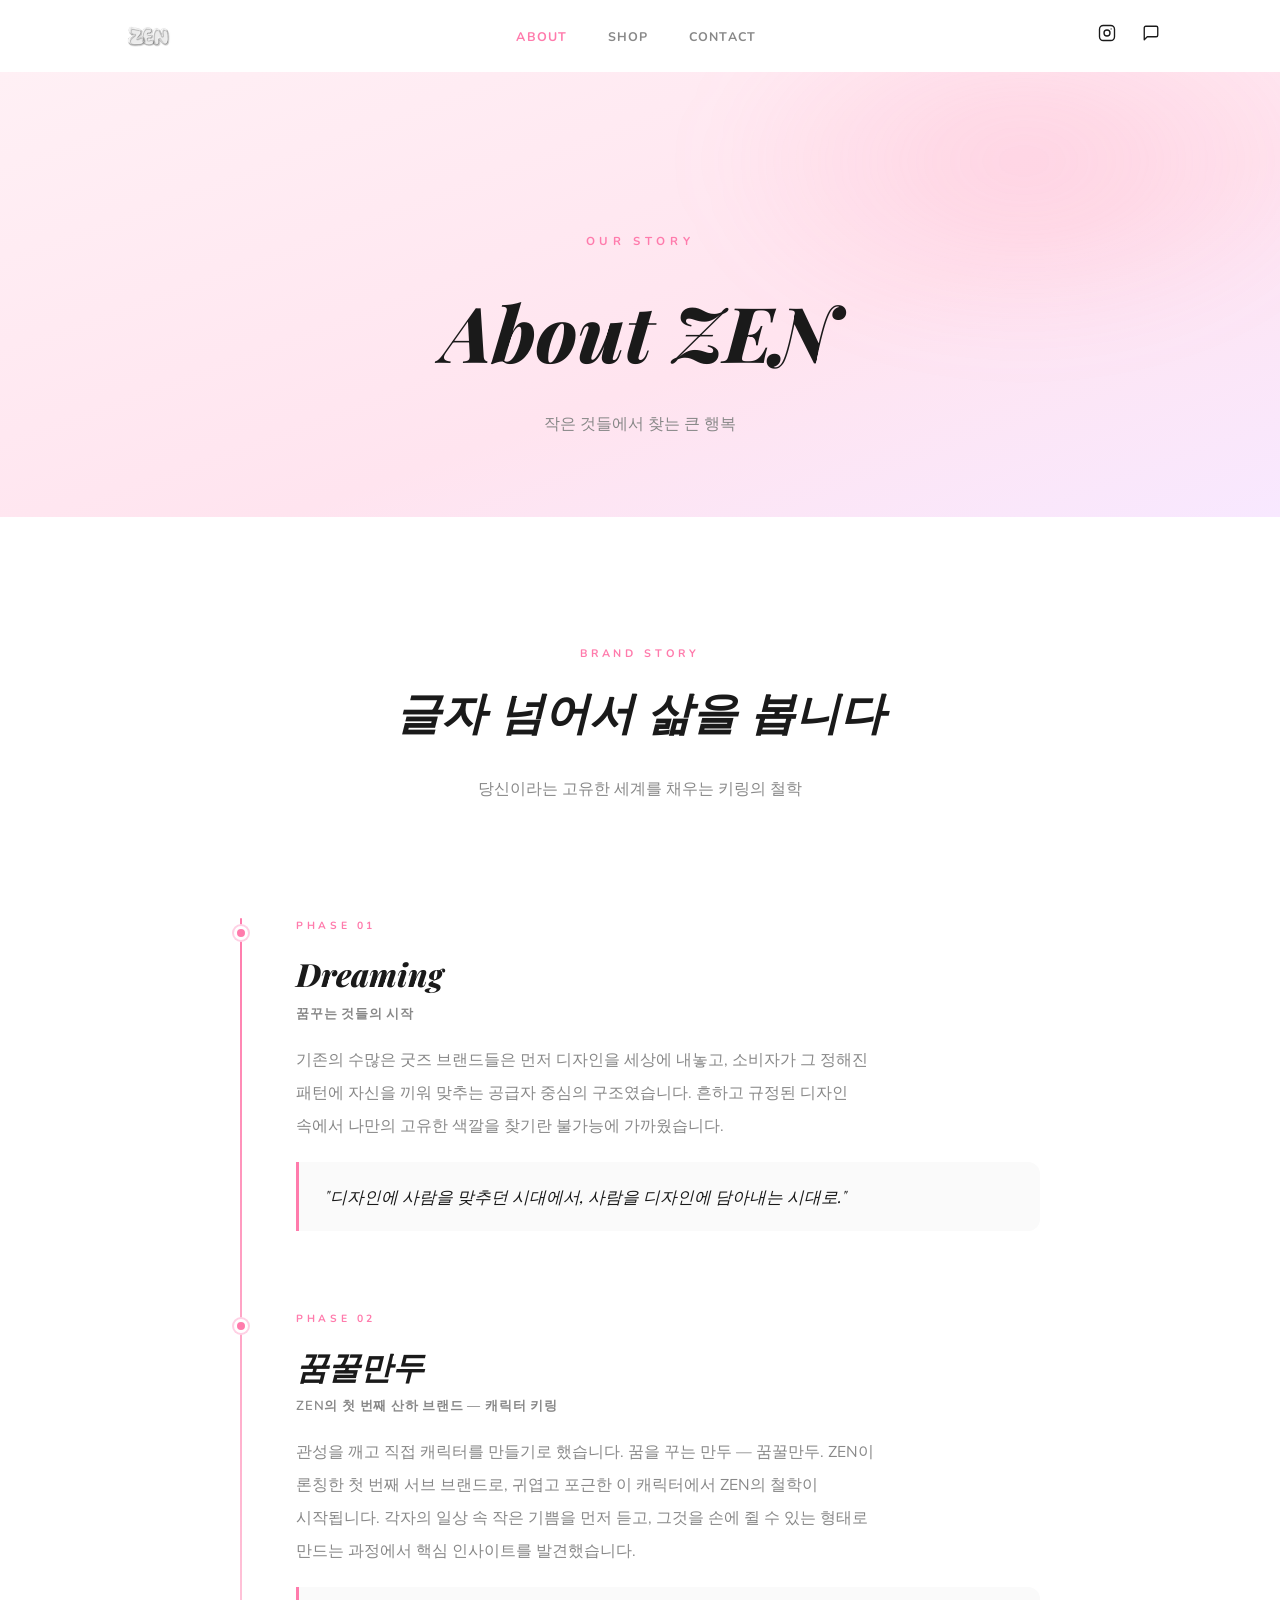
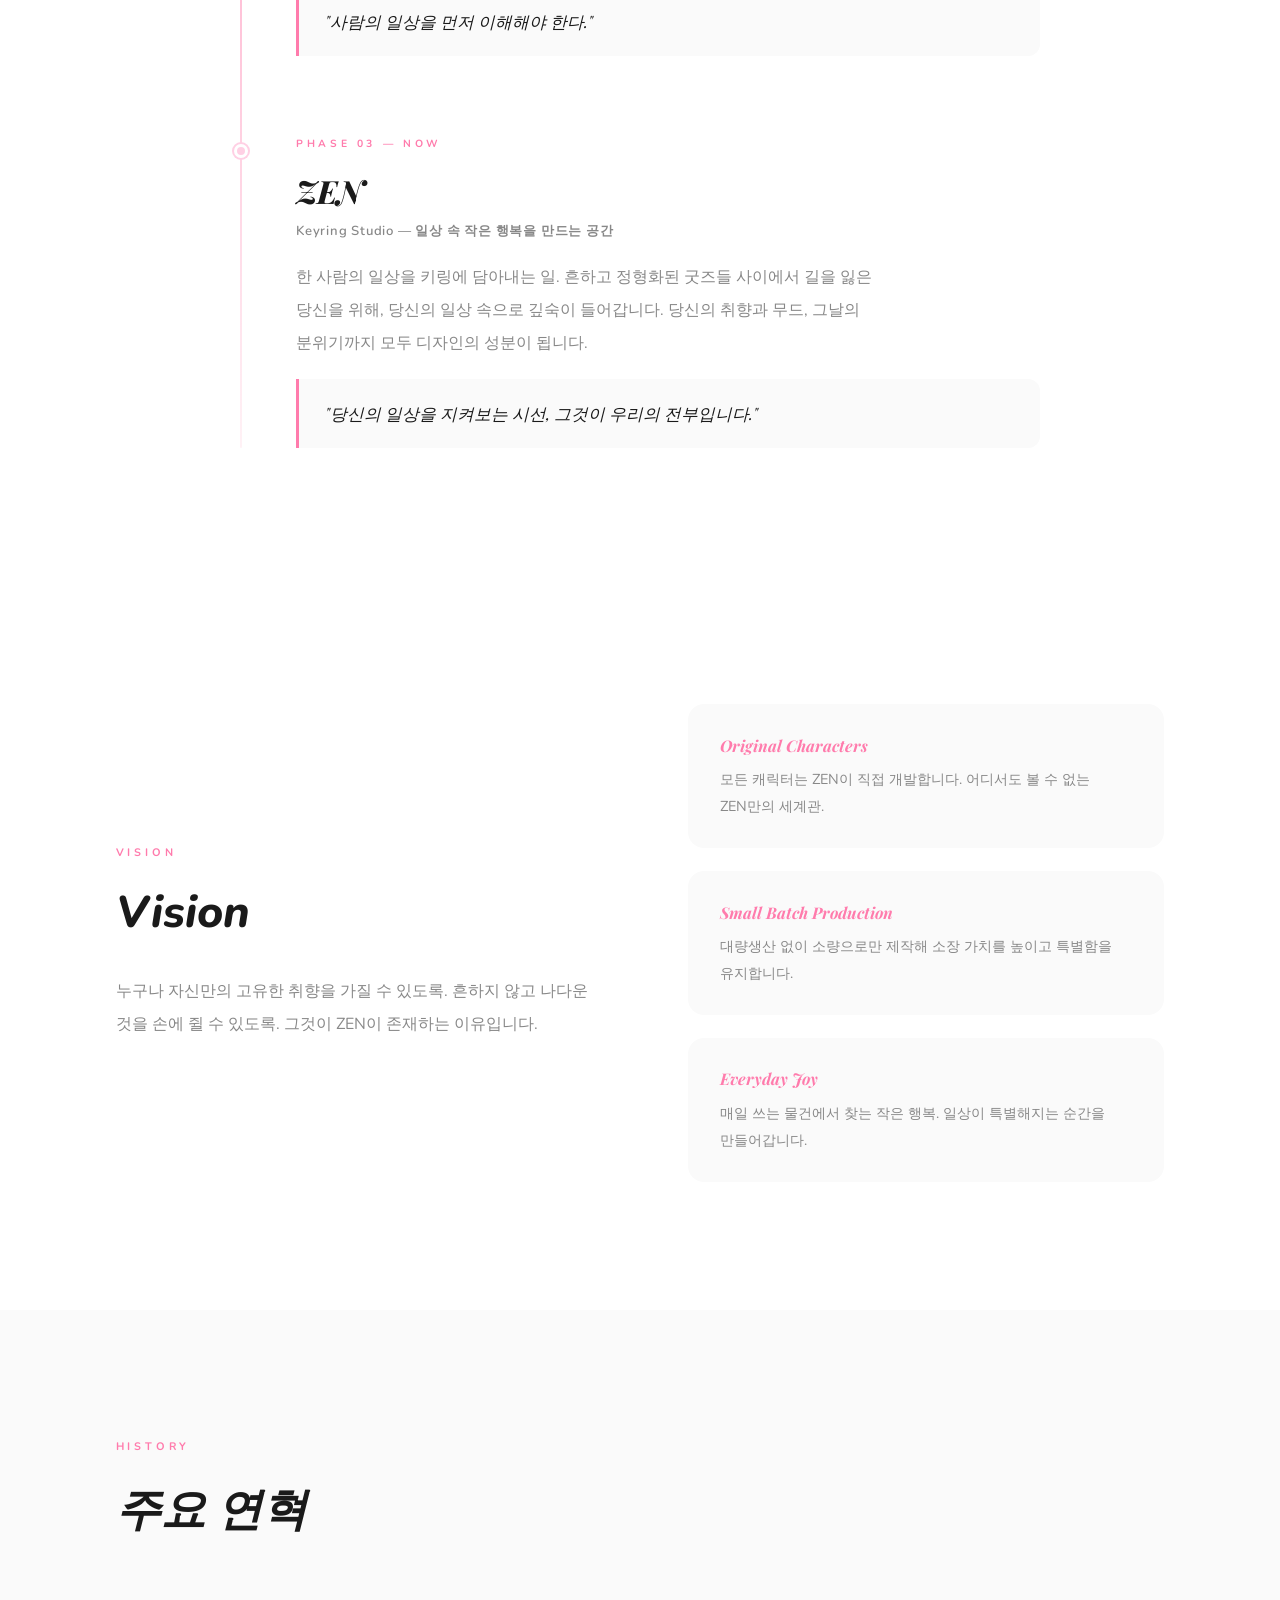
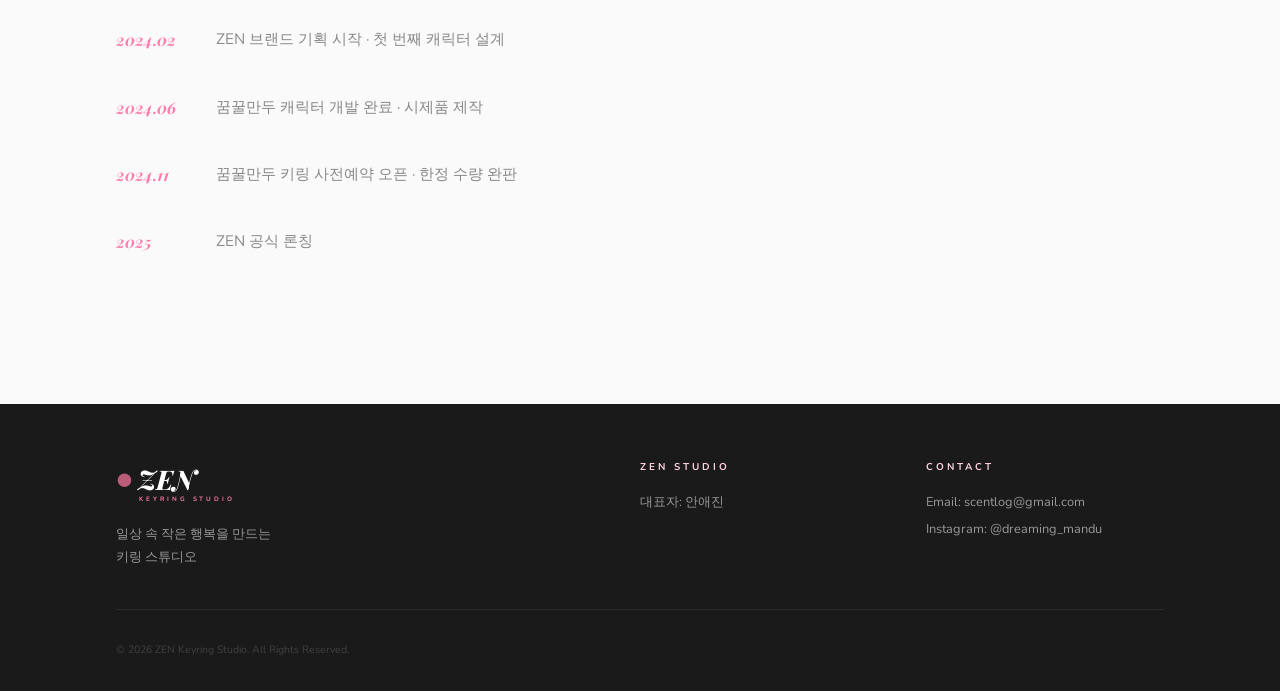
==== about.html @ 9cdc57d2 "Increase logo size to 64px, nav height to 72px Co-Authored-By: Claude Sonnet 4.6 <noreply@anthropic." ====
<!DOCTYPE html>
<html lang="ko">
<head>
    <meta charset="UTF-8">
    <meta name="viewport" content="width=device-width, initial-scale=1.0">
    <title>About — ZEN</title>
    <link rel="preconnect" href="https://fonts.googleapis.com">
    <link rel="preconnect" href="https://fonts.gstatic.com" crossorigin>
    <link href="https://fonts.googleapis.com/css2?family=Playfair+Display:ital,wght@0,700;0,800;1,700;1,800&family=Nunito:wght@400;500;600;700;800&display=swap" rel="stylesheet">
    <link rel="stylesheet" href="index.css">
    <style>
        nav { background: rgba(255,255,255,.92); backdrop-filter: blur(12px); border-bottom: 1px solid var(--border-lt); }

        .page-hero {
            padding: 10rem 0 5rem;
            background: linear-gradient(160deg, #FFF0F5 0%, #FFE4EF 60%, #F8E8FF 100%);
            text-align: center; position: relative; overflow: hidden;
        }
        .page-hero::before {
            content: ''; position: absolute; top: -20%; right: -5%;
            width: 50%; height: 80%;
            background: radial-gradient(ellipse, rgba(255,123,163,.18) 0%, transparent 70%);
            filter: blur(40px);
        }
        .page-hero-eyebrow {
            display: block; font-size: .72rem; letter-spacing: .4em; text-transform: uppercase;
            color: var(--gold); margin-bottom: 1.2rem; font-family: 'Nunito', sans-serif; font-weight: 700;
        }
        .page-hero h1 {
            font-family: 'Playfair Display', serif; font-size: clamp(2.8rem, 6vw, 5rem);
            font-weight: 800; font-style: italic; color: var(--cream);
        }
        .page-hero p { font-size: 1rem; color: var(--muted); margin-top: 1.2rem; font-family: 'Nunito', sans-serif; font-weight: 500; }

        /* BRAND STORY */
        .brand-story { padding: 8rem 0; background: var(--bg); }
        .story-intro { text-align: center; max-width: 640px; margin: 0 auto 7rem; }
        .story-intro h2 { font-size: clamp(2rem, 3.5vw, 3rem); font-weight: 800; font-style: italic; color: var(--cream); margin-bottom: 1.4rem; }
        .story-intro p { font-size: 1rem; color: var(--muted); line-height: 2.1; }

        /* TIMELINE */
        .timeline { position: relative; max-width: 800px; margin: 0 auto; }
        .timeline::before { content: ''; position: absolute; left: 0; top: 0; bottom: 0; width: 2px; background: linear-gradient(to bottom, var(--gold), rgba(255,123,163,.1)); border-radius: 2px; }
        .tl-item { padding: 0 0 5rem 3.5rem; position: relative; }
        .tl-item:last-child { padding-bottom: 0; }
        .tl-dot { position: absolute; left: -6px; top: 8px; width: 14px; height: 14px; border-radius: 50%; background: var(--gold); border: 3px solid var(--bg); box-shadow: 0 0 0 2px var(--gold-lt); }
        .tl-phase { font-size: .65rem; letter-spacing: .35em; text-transform: uppercase; color: var(--gold); margin-bottom: .8rem; font-family: 'Nunito', sans-serif; font-weight: 700; }
        .tl-brand { font-family: 'Playfair Display', serif; font-size: 2rem; font-weight: 800; font-style: italic; color: var(--cream); margin-bottom: .3rem; }
        .tl-sub { font-size: .82rem; color: var(--muted); letter-spacing: .06em; margin-bottom: 1.2rem; font-weight: 600; }
        .tl-desc { font-size: .98rem; color: var(--muted); line-height: 2.1; max-width: 580px; }
        .tl-lesson {
            margin-top: 1.2rem; padding: 1.2rem 1.6rem;
            border-left: 3px solid var(--gold); background: var(--bg2); border-radius: 0 12px 12px 0;
            font-family: 'Playfair Display', serif; font-style: italic;
            font-size: 1.05rem; color: var(--cream); line-height: 1.8;
        }

        /* FOUNDER */
        .founder-section { padding: 8rem 0; background: var(--bg2); }
        .founder-wrap { max-width: 700px; margin-left: auto; text-align: right; }

        /* VISION */
        .vision { padding: 8rem 0; background: var(--bg); }
        .vision-grid { display: grid; grid-template-columns: 1fr 1fr; gap: 6rem; align-items: center; }
        .vision-text h2 { font-size: clamp(2rem, 3.5vw, 3rem); font-weight: 800; font-style: italic; color: var(--cream); margin-bottom: 1.6rem; }
        .vision-text p { font-size: 1rem; color: var(--muted); line-height: 2.1; }
        .vision-items { display: flex; flex-direction: column; gap: 1.4rem; }
        .vision-item { padding: 1.8rem 2rem; background: var(--bg2); border-radius: 16px; transition: transform .3s, box-shadow .3s; }
        .vision-item:hover { transform: translateY(-3px); box-shadow: 0 8px 24px rgba(255,123,163,.12); }
        .vision-item strong { font-family: 'Playfair Display', serif; font-size: 1rem; color: var(--gold); display: block; margin-bottom: .5rem; font-style: italic; }
        .vision-item p { font-size: .9rem; color: var(--muted); line-height: 1.85; }

        /* HISTORY */
        .history-section { padding: 8rem 0; background: var(--bg2); border-top: 1px solid var(--border-lt); }
        .history-section h2 { font-family: 'Playfair Display', serif; font-size: clamp(2rem, 3.5vw, 2.8rem); font-weight: 800; font-style: italic; color: var(--cream); margin-bottom: 4rem; }
        .history-list { list-style: none; max-width: 700px; }
        .history-list li { display: flex; gap: 2.5rem; padding: 1.2rem 0; border-bottom: 1px solid var(--border-lt); font-size: .95rem; color: var(--muted); line-height: 1.8; font-family: 'Nunito', sans-serif; }
        .hy { min-width: 60px; font-family: 'Playfair Display', serif; font-size: 1rem; color: var(--gold); font-weight: 700; font-style: italic; }

        @media(max-width:900px){ .vision-grid { grid-template-columns: 1fr; gap: 3rem; } }
        @media(max-width:560px){
            .page-hero { padding: 5rem 0 2.5rem; }
            .about-section { padding: 3rem 0; }
            .vision-card { padding: 1.6rem; }
            .timeline-item { flex-direction: column; gap: .5rem; }
        }
    </style>
</head>
<body>

<nav id="navbar">
    <div class="container nav-content">
        <a href="index.html" class="logo">
            <img src="images/로고.jpg" alt="ZEN" style="height:64px;width:auto;object-fit:contain;border-radius:8px;">
        </a>
        <ul class="nav-links" id="navLinks">
            <li><a href="about.html" style="color:var(--pink)">About</a></li>
            <li><a href="shop.html">Shop</a></li>
            <li><a href="contact.html">Contact</a></li>
        </ul>
        <div class="nav-icons">
            <a href="https://www.instagram.com/dreaming_mandu/" target="_blank" class="nav-icon-btn" aria-label="인스타그램">
                <svg width="18" height="18" viewBox="0 0 24 24" fill="none" stroke="currentColor" stroke-width="1.8" stroke-linecap="round" stroke-linejoin="round"><rect x="2" y="2" width="20" height="20" rx="5"/><circle cx="12" cy="12" r="4"/><circle cx="17.5" cy="6.5" r=".8" fill="currentColor" stroke="none"/></svg>
            </a>
            <a href="contact.html" class="nav-icon-btn" aria-label="문의">
                <svg width="18" height="18" viewBox="0 0 24 24" fill="none" stroke="currentColor" stroke-width="1.8" stroke-linecap="round" stroke-linejoin="round"><path d="M21 15a2 2 0 0 1-2 2H7l-4 4V5a2 2 0 0 1 2-2h14a2 2 0 0 1 2 2z"/></svg>
            </a>
        </div>
        <div id="navOverlay" class="nav-overlay"></div>
        <button class="nav-hamburger" id="navHamburger" aria-label="메뉴"><span></span><span></span><span></span></button>
    </div>
</nav>

<div class="page-hero">
    <span class="page-hero-eyebrow">Our Story</span>
    <h1>About ZEN</h1>
    <p>작은 것들에서 찾는 큰 행복</p>
</div>

<section class="brand-story">
    <div class="container">
        <div class="story-intro reveal">
            <span class="section-eyebrow">Brand Story</span>
            <h2>글자 넘어서 삶을 봅니다</h2>
            <p>당신이라는 고유한 세계를 채우는 키링의 철학</p>
        </div>
        <div class="timeline">

            <div class="tl-item reveal">
                <div class="tl-dot"></div>
                <div class="tl-phase">Phase 01</div>
                <div class="tl-brand">Dreaming</div>
                <div class="tl-sub">꿈꾸는 것들의 시작</div>
                <p class="tl-desc">기존의 수많은 굿즈 브랜드들은 먼저 디자인을 세상에 내놓고, 소비자가 그 정해진 패턴에 자신을 끼워 맞추는 공급자 중심의 구조였습니다. 흔하고 규정된 디자인 속에서 나만의 고유한 색깔을 찾기란 불가능에 가까웠습니다.</p>
                <div class="tl-lesson">"디자인에 사람을 맞추던 시대에서, 사람을 디자인에 담아내는 시대로."</div>
            </div>

            <div class="tl-item reveal" style="transition-delay:.1s">
                <div class="tl-dot"></div>
                <div class="tl-phase">Phase 02</div>
                <div class="tl-brand">꿈꿀만두</div>
                <div class="tl-sub">ZEN의 첫 번째 산하 브랜드 — 캐릭터 키링</div>
                <p class="tl-desc">관성을 깨고 직접 캐릭터를 만들기로 했습니다. 꿈을 꾸는 만두 — 꿈꿀만두. ZEN이 론칭한 첫 번째 서브 브랜드로, 귀엽고 포근한 이 캐릭터에서 ZEN의 철학이 시작됩니다. 각자의 일상 속 작은 기쁨을 먼저 듣고, 그것을 손에 쥘 수 있는 형태로 만드는 과정에서 핵심 인사이트를 발견했습니다.</p>
                <div class="tl-lesson">"사람의 일상을 먼저 이해해야 한다."</div>
            </div>

            <div class="tl-item reveal" style="transition-delay:.2s">
                <div class="tl-dot" style="background:var(--gold-lt); box-shadow:0 0 0 2px var(--gold-lt);"></div>
                <div class="tl-phase">Phase 03 — Now</div>
                <div class="tl-brand">ZEN</div>
                <div class="tl-sub">Keyring Studio — 일상 속 작은 행복을 만드는 공간</div>
                <p class="tl-desc">한 사람의 일상을 키링에 담아내는 일. 흔하고 정형화된 굿즈들 사이에서 길을 잃은 당신을 위해, 당신의 일상 속으로 깊숙이 들어갑니다. 당신의 취향과 무드, 그날의 분위기까지 모두 디자인의 성분이 됩니다.</p>
                <div class="tl-lesson">"당신의 일상을 지켜보는 시선, 그것이 우리의 전부입니다."</div>
            </div>

        </div>
    </div>
</section>

<section class="vision">
    <div class="container">
        <div class="vision-grid">
            <div class="vision-text reveal">
                <span class="section-eyebrow">Vision</span>
                <h2>Vision</h2>
                <p style="margin-top:1.2rem">누구나 자신만의 고유한 취향을 가질 수 있도록. 흔하지 않고 나다운 것을 손에 쥘 수 있도록. 그것이 ZEN이 존재하는 이유입니다.</p>
            </div>
            <div class="vision-items reveal" style="transition-delay:.12s">
                <div class="vision-item"><strong>Original Characters</strong><p>모든 캐릭터는 ZEN이 직접 개발합니다. 어디서도 볼 수 없는 ZEN만의 세계관.</p></div>
                <div class="vision-item"><strong>Small Batch Production</strong><p>대량생산 없이 소량으로만 제작해 소장 가치를 높이고 특별함을 유지합니다.</p></div>
                <div class="vision-item"><strong>Everyday Joy</strong><p>매일 쓰는 물건에서 찾는 작은 행복. 일상이 특별해지는 순간을 만들어갑니다.</p></div>
            </div>
        </div>
    </div>
</section>

<section class="history-section">
    <div class="container">
        <span class="section-eyebrow reveal">History</span>
        <h2 class="reveal">주요 연혁</h2>
        <ul class="history-list">
            <li class="reveal"><span class="hy">2024.02</span>ZEN 브랜드 기획 시작 · 첫 번째 캐릭터 설계</li>
            <li class="reveal" style="transition-delay:.05s"><span class="hy">2024.06</span>꿈꿀만두 캐릭터 개발 완료 · 시제품 제작</li>
            <li class="reveal" style="transition-delay:.1s"><span class="hy">2024.11</span>꿈꿀만두 키링 사전예약 오픈 · 한정 수량 완판</li>
            <li class="reveal" style="transition-delay:.15s"><span class="hy">2025</span>ZEN 공식 론칭</li>
        </ul>
    </div>
</section>

<footer>
    <div class="container">
        <div class="footer-content">
            <div class="footer-main">
                <div class="footer-logo">
                    <svg viewBox="0 0 190 52" fill="none" style="height:44px;width:auto">
                        <circle cx="10" cy="24" r="8" fill="#FF7BA3" opacity=".7"/>
                        <text x="26" y="36" font-family="Playfair Display,Georgia,serif" font-size="32" font-weight="800" font-style="italic" fill="#FFFFFF">ZEN</text>
                        <text x="27" y="49" font-family="Nunito,sans-serif" font-size="7.5" letter-spacing="3.5" fill="#FF7BA3" font-weight="700">KEYRING STUDIO</text>
                    </svg>
                </div>
                <p>일상 속 작은 행복을 만드는<br>키링 스튜디오</p>
            </div>
            <div class="footer-info">
                <h4>ZEN Studio</h4>
                <p>대표자: 안애진</p>
            </div>
            <div class="footer-contact">
                <h4>Contact</h4>
                <p>Email: scentlog@gmail.com</p>
                <p><a href="https://www.instagram.com/dreaming_mandu/" target="_blank" style="color:inherit">Instagram: @dreaming_mandu</a></p>
            </div>
        </div>
        <div class="footer-copy">&copy; 2026 ZEN Keyring Studio. All Rights Reserved.</div>
    </div>
</footer>
<script src="main.js"></script>
</body>
</html>
---- index.css ----
@import url('https://fonts.googleapis.com/css2?family=Nunito:wght@400;500;600;700;800&family=Playfair+Display:ital,wght@1,700;1,800&display=swap');

:root {
    --pink:      #FF7BAC;
    --pink-dk:   #E8568F;
    --pink-lt:   #FFD0E4;
    --pink-bg:   #FFF5F9;
    --text:      #1A1A1A;
    --muted:     #888;
    --dim:       #BBB;
    --border:    #EBEBEB;
    --bg:        #FFFFFF;
    --bg2:       #FAFAFA;
    --transition: all 0.25s ease;
    /* legacy aliases used in sub-pages */
    --gold:      var(--pink);
    --gold-dk:   var(--pink-dk);
    --gold-lt:   var(--pink-lt);
    --cream:     var(--text);
}

*, *::before, *::after { margin: 0; padding: 0; box-sizing: border-box; }
html { scroll-behavior: smooth; }
ul { list-style: none; }
a { text-decoration: none; color: inherit; }
img { display: block; max-width: 100%; }
button { cursor: pointer; border: none; background: none; font-family: inherit; }

::-webkit-scrollbar { width: 4px; }
::-webkit-scrollbar-thumb { background: var(--pink-lt); border-radius: 2px; }

body {
    font-family: 'Nunito', sans-serif;
    font-size: .95rem;
    color: var(--text);
    background: var(--bg);
    line-height: 1.6;
    overflow-x: hidden;
    -webkit-font-smoothing: antialiased;
    word-break: keep-all;
}

.container { max-width: 1100px; margin: 0 auto; padding: 0 1.6rem; }
.section-eyebrow { display: block; font-size: .68rem; letter-spacing: .35em; text-transform: uppercase; color: var(--pink); margin-bottom: 1rem; font-weight: 700; }

/* ── REVEAL ── */
.reveal { opacity: 0; transform: translateY(20px); transition: opacity .7s ease, transform .7s ease; }
.reveal.active { opacity: 1; transform: none; }
.slide-left  { opacity:0; transform:translateX(-30px); transition:opacity .7s ease, transform .7s ease; }
.slide-right { opacity:0; transform:translateX(30px);  transition:opacity .7s ease, transform .7s ease; }
.slide-up    { opacity:0; transform:translateY(30px);  transition:opacity .7s ease, transform .7s ease; }
.slide-left.active, .slide-right.active, .slide-up.active { opacity:1; transform:none; }

/* ── NOTICE BAR ── */
.notice-bar {
    background: var(--pink); color: #fff;
    text-align: center; padding: .65rem 1rem;
    font-size: .78rem; font-weight: 700; letter-spacing: .03em;
    position: relative; z-index: 1002;
}
.notice-bar a { color: #fff; text-decoration: underline; text-underline-offset: 3px; }

/* ── NAV ── */
nav {
    position: sticky; top: 0;
    background: #fff; border-bottom: 1px solid var(--border);
    z-index: 1000; padding: 0;
}
.nav-content { display: flex; align-items: center; justify-content: space-between; height: 72px; }
.logo { display: flex; align-items: center; }
.logo-svg { height: 42px; width: auto; }
.nav-icons { display: flex; align-items: center; gap: 1rem; }
.nav-icon-btn { font-size: 1.1rem; color: var(--text); padding: .3rem; transition: color .2s; }
.nav-icon-btn:hover { color: var(--pink); }
.nav-links { display: flex; gap: 2.5rem; }
.nav-links a { font-size: .78rem; font-weight: 700; letter-spacing: .1em; text-transform: uppercase; color: var(--muted); transition: color .2s; }
.nav-links a:hover, .nav-links a.active { color: var(--pink); }

/* CATEGORY BAR */
.cat-bar { background: var(--bg); border-bottom: 1px solid var(--border); overflow-x: auto; white-space: nowrap; -webkit-overflow-scrolling: touch; scrollbar-width: none; }
.cat-bar::-webkit-scrollbar { display: none; }
.cat-bar-inner { display: inline-flex; }
.cat-tab {
    display: inline-block; padding: .85rem 1.4rem;
    font-size: .78rem; font-weight: 700; letter-spacing: .08em; text-transform: uppercase;
    color: var(--muted); border-bottom: 2px solid transparent;
    transition: color .2s, border-color .2s; white-space: nowrap; cursor: pointer;
}
.cat-tab:hover { color: var(--text); }
.cat-tab.active { color: var(--pink); border-bottom-color: var(--pink); }

/* ── MAIN BANNER ── */
.main-banner {
    background: linear-gradient(120deg, #FFF0F6 0%, #FFE4EF 50%, #F5E8FF 100%);
    padding: 4rem 0; text-align: center; position: relative; overflow: hidden;
}
.main-banner::before {
    content: ''; position: absolute; right: 5%; top: -20%;
    width: 40%; height: 140%;
    background: radial-gradient(ellipse, rgba(255,123,172,.15) 0%, transparent 70%);
    filter: blur(40px);
}
.banner-inner { position: relative; z-index: 1; }
.banner-label { display: inline-block; background: var(--pink); color: #fff; font-size: .7rem; font-weight: 800; letter-spacing: .2em; text-transform: uppercase; padding: .4rem 1.2rem; border-radius: 100px; margin-bottom: 1.2rem; }
.banner-title { font-family: 'Playfair Display', serif; font-size: clamp(2.2rem, 5vw, 4rem); font-style: italic; font-weight: 800; color: var(--text); line-height: 1.15; margin-bottom: .8rem; }
.banner-sub { font-size: .9rem; color: var(--muted); margin-bottom: 1.8rem; line-height: 1.8; }
.banner-btn { display: inline-block; background: var(--text); color: #fff; font-size: .8rem; font-weight: 800; letter-spacing: .1em; padding: .85rem 2.2rem; border-radius: 100px; transition: background .2s; }
.banner-btn:hover { background: var(--pink); }

/* ── CHARACTER FILTER ── */
.char-section { padding: 2rem 0 1rem; background: var(--bg); border-bottom: 1px solid var(--border); }
.char-scroll { display: flex; gap: 1.2rem; overflow-x: auto; padding-bottom: .5rem; scrollbar-width: none; }
.char-scroll::-webkit-scrollbar { display: none; }
.char-item { flex-shrink: 0; text-align: center; cursor: pointer; }
.char-icon-wrap {
    width: 68px; height: 68px; border-radius: 50%;
    background: var(--pink-bg); border: 2px solid transparent;
    display: flex; align-items: center; justify-content: center;
    font-size: 2rem; margin: 0 auto .5rem;
    transition: border-color .2s, background .2s;
}
.char-item:hover .char-icon-wrap,
.char-item.active .char-icon-wrap { border-color: var(--pink); background: var(--pink-lt); }
.char-name { font-size: .72rem; font-weight: 700; color: var(--muted); }
.char-item.active .char-name { color: var(--pink); }

/* ── HOME SECTIONS ── */
.home-section { padding: 3.5rem 0; }
.home-section + .home-section { border-top: 1px solid var(--border); }
.section-head { display: flex; justify-content: space-between; align-items: center; margin-bottom: 1.8rem; }
.section-head h2 { font-size: 1.15rem; font-weight: 800; letter-spacing: .05em; }
.see-more { font-size: .75rem; font-weight: 700; color: var(--muted); letter-spacing: .05em; transition: color .2s; }
.see-more:hover { color: var(--pink); }

/* ── PRODUCT GRID ── */
.product-grid { display: grid; grid-template-columns: repeat(4, 1fr); gap: 18px; }

/* ── PRODUCT CARD ── */
.product-card { cursor: pointer; }
.product-img-wrap {
    position: relative; aspect-ratio: 1/1;
    background: var(--pink-bg); border-radius: 12px;
    overflow: hidden; margin-bottom: 10px;
    transition: box-shadow .25s;
}
.product-card:hover .product-img-wrap { box-shadow: 0 4px 16px rgba(255,123,172,.18); }
.product-img-wrap img { width: 100%; height: 100%; object-fit: cover; border-radius: 12px; }
.product-placeholder { width: 100%; height: 100%; display: flex; align-items: center; justify-content: center; font-size: 3.5rem; border-radius: 12px; }
.heart-btn { position: absolute; bottom: 10px; right: 10px; font-size: 1.15rem; color: var(--dim); background: rgba(255,255,255,.85); width: 32px; height: 32px; border-radius: 50%; display: flex; align-items: center; justify-content: center; transition: color .2s; }
.heart-btn:hover { color: var(--pink); }
.product-badge { position: absolute; top: 10px; left: 10px; font-size: .6rem; font-weight: 800; letter-spacing: .1em; text-transform: uppercase; padding: 3px 10px; border-radius: 100px; }
.badge-new { background: var(--text); color: #fff; }
.badge-coming { background: #fff; color: var(--pink); border: 1px solid var(--pink-lt); }
.badge-best { background: var(--pink); color: #fff; }
.badge-soldout { background: rgba(255,255,255,.9); color: var(--dim); border: 1px solid var(--border); }
.product-brand { display: block; font-size: .68rem; font-weight: 700; color: var(--pink); margin-bottom: 3px; letter-spacing: .05em; }
.product-name { font-size: .88rem; font-weight: 700; color: var(--text); margin-bottom: 5px; line-height: 1.35; }
.product-price-row { display: flex; align-items: center; gap: .5rem; flex-wrap: wrap; }
.price-sale { font-size: .9rem; font-weight: 800; color: var(--text); }
.price-original { font-size: .78rem; color: var(--dim); text-decoration: line-through; }
.price-pct { font-size: .75rem; font-weight: 800; color: var(--pink); }
.price-coming { font-size: .8rem; font-weight: 700; color: var(--muted); }
.price-soldout { font-size: .8rem; font-weight: 700; color: var(--dim); letter-spacing: .05em; }
.product-card.disabled { pointer-events: none; opacity: .7; }

/* ── MARKET BANNER ── */
.market-banner {
    background: var(--text); padding: 4rem 2rem;
    text-align: center; position: relative; overflow: hidden;
}
.market-banner::before { content: ''; position: absolute; left: -10%; top: -30%; width: 55%; height: 150%; background: radial-gradient(ellipse, rgba(255,123,172,.12) 0%, transparent 70%); filter: blur(50px); }
.market-banner-inner { position: relative; z-index: 1; }
.market-tag { display: inline-block; background: var(--pink); color: #fff; font-size: .68rem; font-weight: 800; letter-spacing: .25em; text-transform: uppercase; padding: .4rem 1.2rem; border-radius: 100px; margin-bottom: 1.4rem; }
.market-title { font-family: 'Playfair Display', serif; font-size: clamp(2.5rem, 6vw, 5rem); font-style: italic; font-weight: 800; color: #fff; line-height: 1.05; margin-bottom: .8rem; }
.market-title span { color: var(--pink); }
.market-sub { font-size: .9rem; color: rgba(255,255,255,.6); line-height: 1.9; max-width: 480px; margin: 0 auto 2rem; }
.market-info-row { display: inline-flex; gap: 1.4rem; flex-wrap: wrap; justify-content: center; margin-bottom: 2rem; }
.market-chip { background: rgba(255,255,255,.08); border: 1px solid rgba(255,255,255,.12); border-radius: 100px; padding: .5rem 1.4rem; font-size: .78rem; color: rgba(255,255,255,.8); font-weight: 600; }
.market-chip span { color: var(--pink); font-weight: 800; margin-right: .4rem; }
.market-ig-btn { display: inline-flex; align-items: center; gap: .6rem; background: var(--pink); color: #fff; font-size: .8rem; font-weight: 800; padding: .9rem 2rem; border-radius: 100px; transition: background .2s; }
.market-ig-btn:hover { background: var(--pink-dk); }

/* ── FOOTER ── */
footer { padding: 3.5rem 0 2rem; background: var(--text); color: rgba(255,255,255,.55); font-size: .8rem; }
.footer-content { display: grid; grid-template-columns: 2fr 1fr 1fr; gap: 3rem; padding-bottom: 2.5rem; border-bottom: 1px solid rgba(255,255,255,.08); }
.footer-logo { margin-bottom: .8rem; }
.footer-main p { line-height: 1.8; max-width: 240px; }
.footer-info h4, .footer-contact h4 { font-size: .62rem; letter-spacing: .3em; text-transform: uppercase; color: var(--pink-lt); font-weight: 700; margin-bottom: 1rem; }
.footer-info p, .footer-contact p { margin-bottom: .45rem; }
.footer-copy { margin-top: 2rem; font-size: .66rem; opacity: .3; }

/* ── HAMBURGER ── */
.nav-hamburger { display: none; flex-direction: column; justify-content: center; gap: 4.5px; padding: 6px; z-index: 1002; }
.nav-hamburger span { display: block; width: 20px; height: 1.5px; background: var(--text); border-radius: 2px; transition: transform .3s, opacity .3s; }
.nav-hamburger.open span:nth-child(1) { transform: translateY(6px) rotate(45deg); }
.nav-hamburger.open span:nth-child(2) { opacity: 0; }
.nav-hamburger.open span:nth-child(3) { transform: translateY(-6px) rotate(-45deg); }
.nav-overlay { display: none; position: fixed; inset: 0; background: rgba(0,0,0,.35); z-index: 999; }
.nav-overlay.open { display: block; }

@media(max-width:900px) {
    .product-grid { grid-template-columns: repeat(2, 1fr); gap: 12px; }
    .nav-hamburger { display: flex; }
    .nav-links {
        display: flex; flex-direction: column; position: fixed;
        top: 0; right: -100%; width: 72%; max-width: 280px; height: 100vh;
        background: #fff; padding: 5rem 2rem 3rem; gap: 1.8rem;
        transition: right .35s ease; z-index: 1001;
        border-left: 1px solid var(--border); box-shadow: -4px 0 20px rgba(0,0,0,.08);
    }
    .nav-links.open { right: 0; }
    .nav-links a { font-size: .95rem; color: var(--text) !important; }
    .footer-content { grid-template-columns: 1fr; gap: 2rem; }
    .market-info-row { gap: .8rem; }
}
@media(max-width:560px) {
    .container { padding: 0 1rem; }
    .main-banner { padding: 2.8rem 0; }
    .banner-sub { font-size: .82rem; }
    .home-section { padding: 2.4rem 0; }
    .section-head { margin-bottom: 1.2rem; }
    .product-grid { gap: 10px; }
    .product-name { font-size: .8rem; }
    .price-sale { font-size: .82rem; }
    .market-banner { padding: 3rem 1rem; }
    .market-sub { font-size: .82rem; }
    footer { padding: 2.5rem 0 1.5rem; }
}
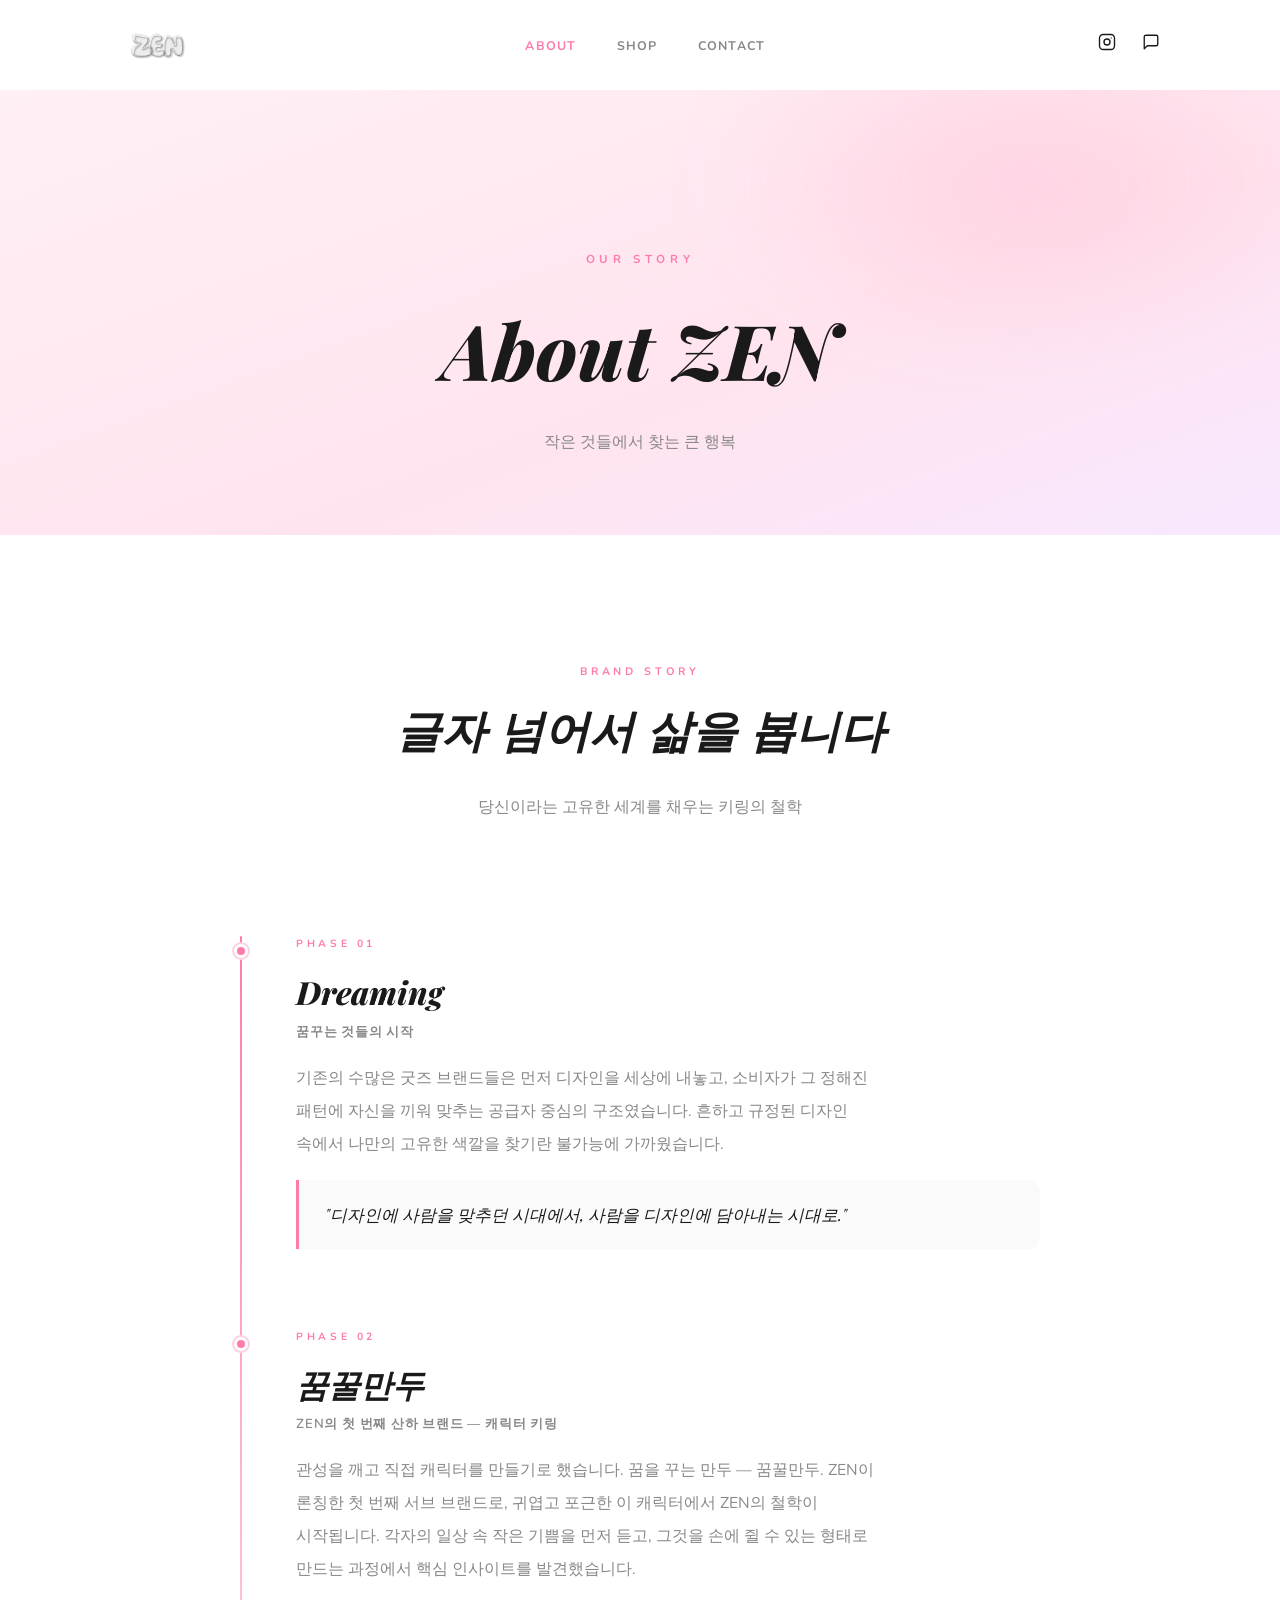
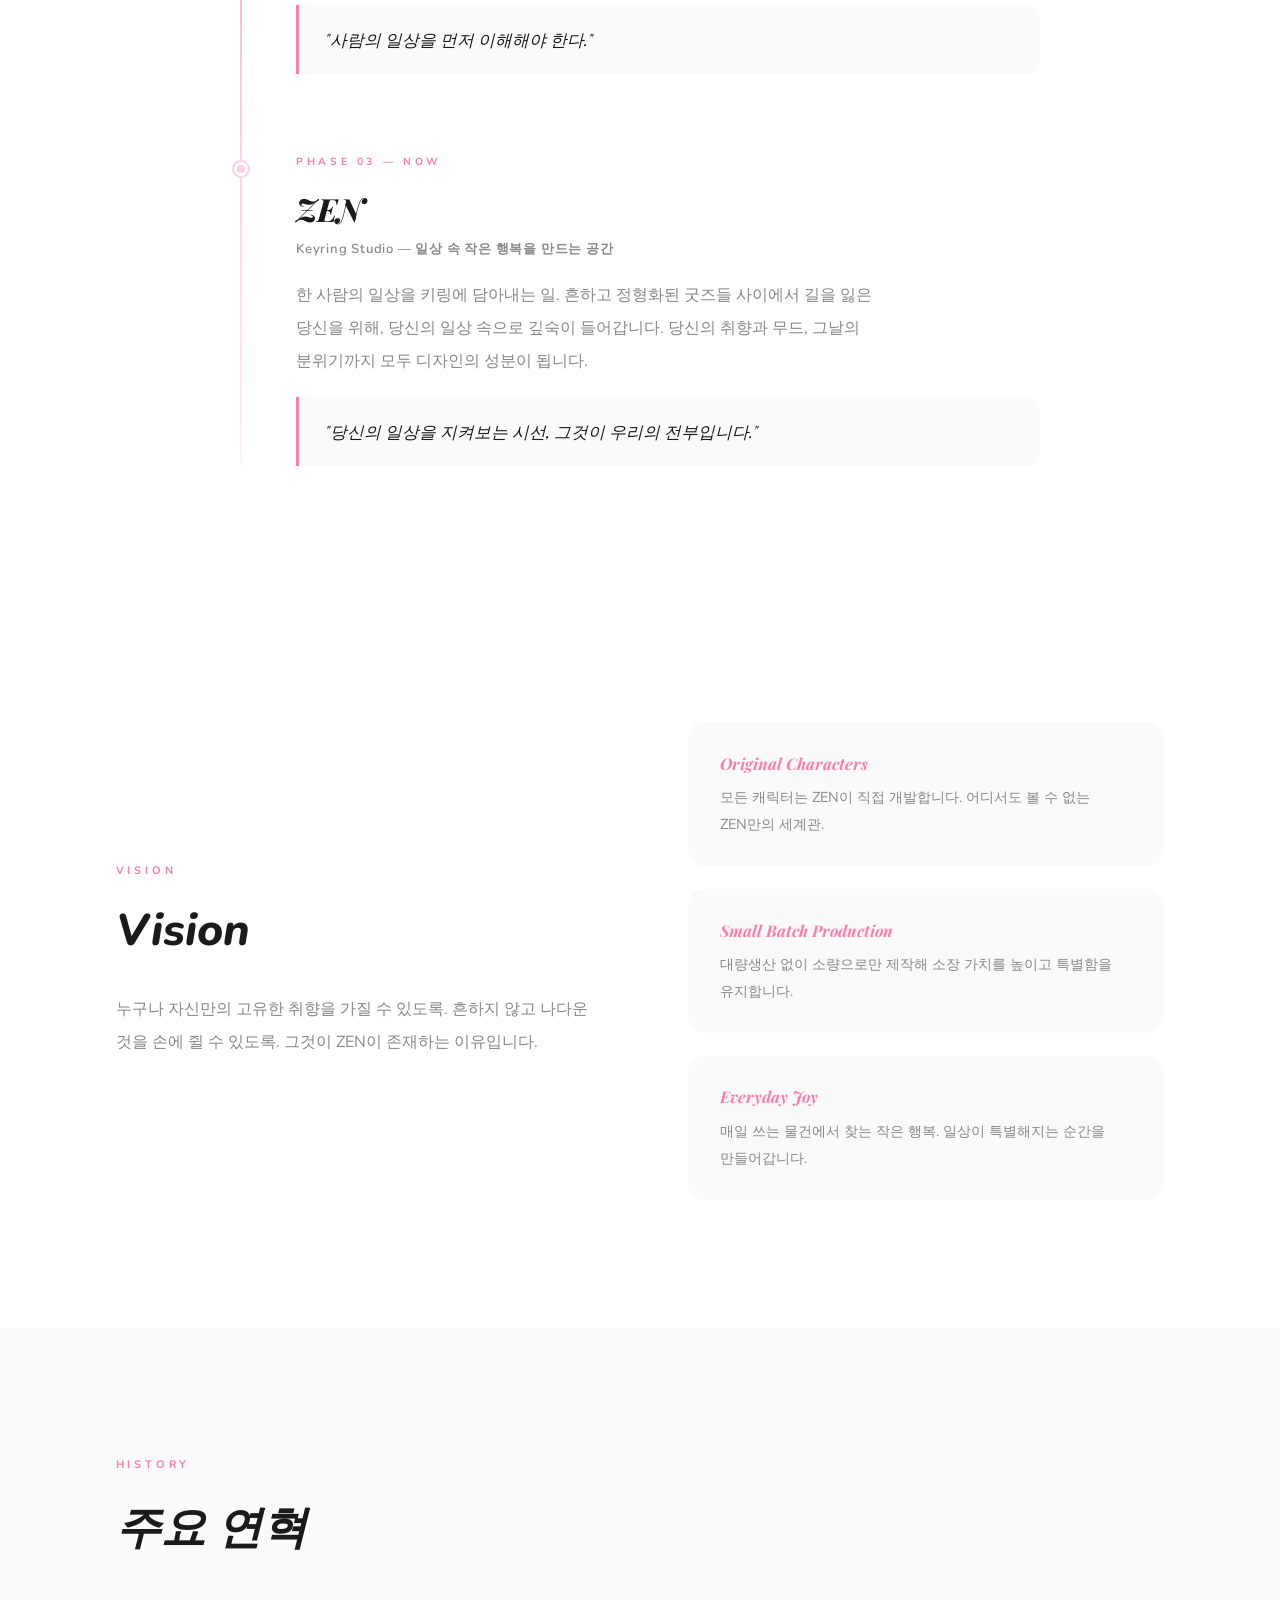
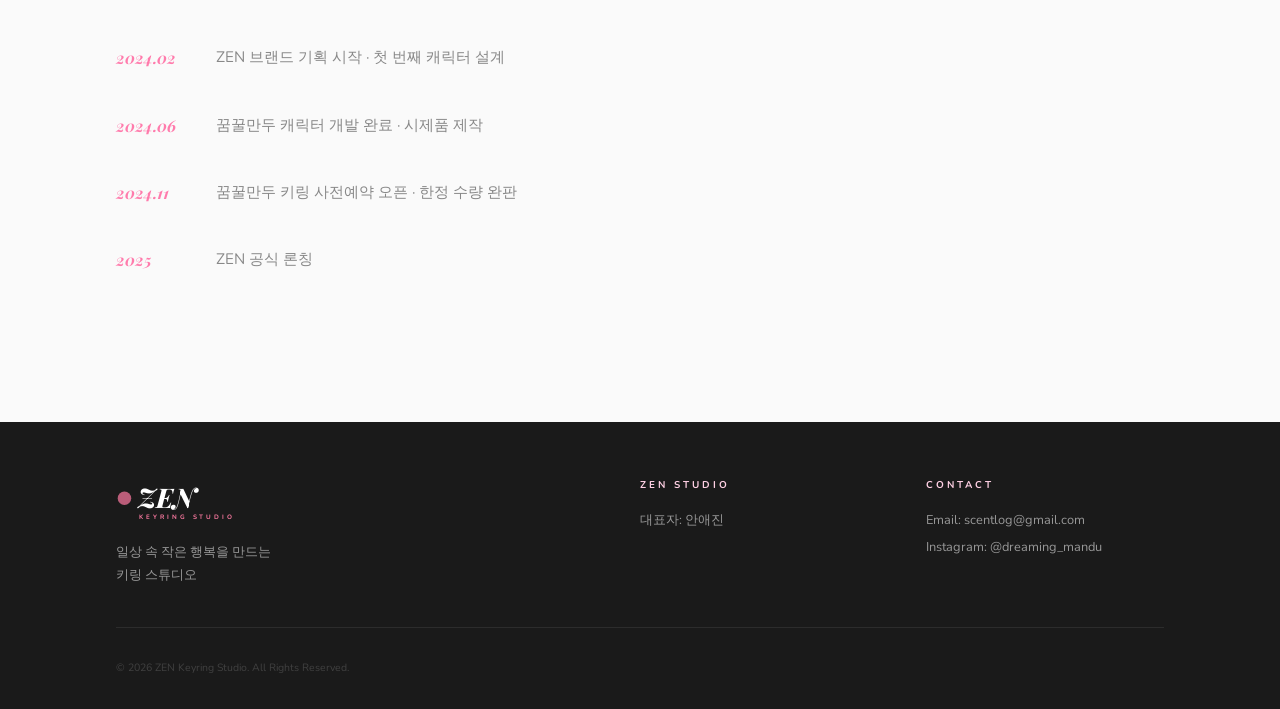
==== commit 87e01981: "Increase logo to 82px, nav height to 90px Co-Authored-By: Claude Sonnet 4.6 <noreply@anthropic.com>" ====
--- a/about.html
+++ b/about.html
@@ -91,7 +91,7 @@
 <nav id="navbar">
     <div class="container nav-content">
         <a href="index.html" class="logo">
-            <img src="images/로고.jpg" alt="ZEN" style="height:64px;width:auto;object-fit:contain;border-radius:8px;">
+            <img src="images/로고.jpg" alt="ZEN" style="height:82px;width:auto;object-fit:contain;border-radius:8px;">
         </a>
         <ul class="nav-links" id="navLinks">
             <li><a href="about.html" style="color:var(--pink)">About</a></li>
--- a/index.css
+++ b/index.css
@@ -66,7 +66,7 @@
     background: #fff; border-bottom: 1px solid var(--border);
     z-index: 1000; padding: 0;
 }
-.nav-content { display: flex; align-items: center; justify-content: space-between; height: 72px; }
+.nav-content { display: flex; align-items: center; justify-content: space-between; height: 90px; }
 .logo { display: flex; align-items: center; }
 .logo-svg { height: 42px; width: auto; }
 .nav-icons { display: flex; align-items: center; gap: 1rem; }
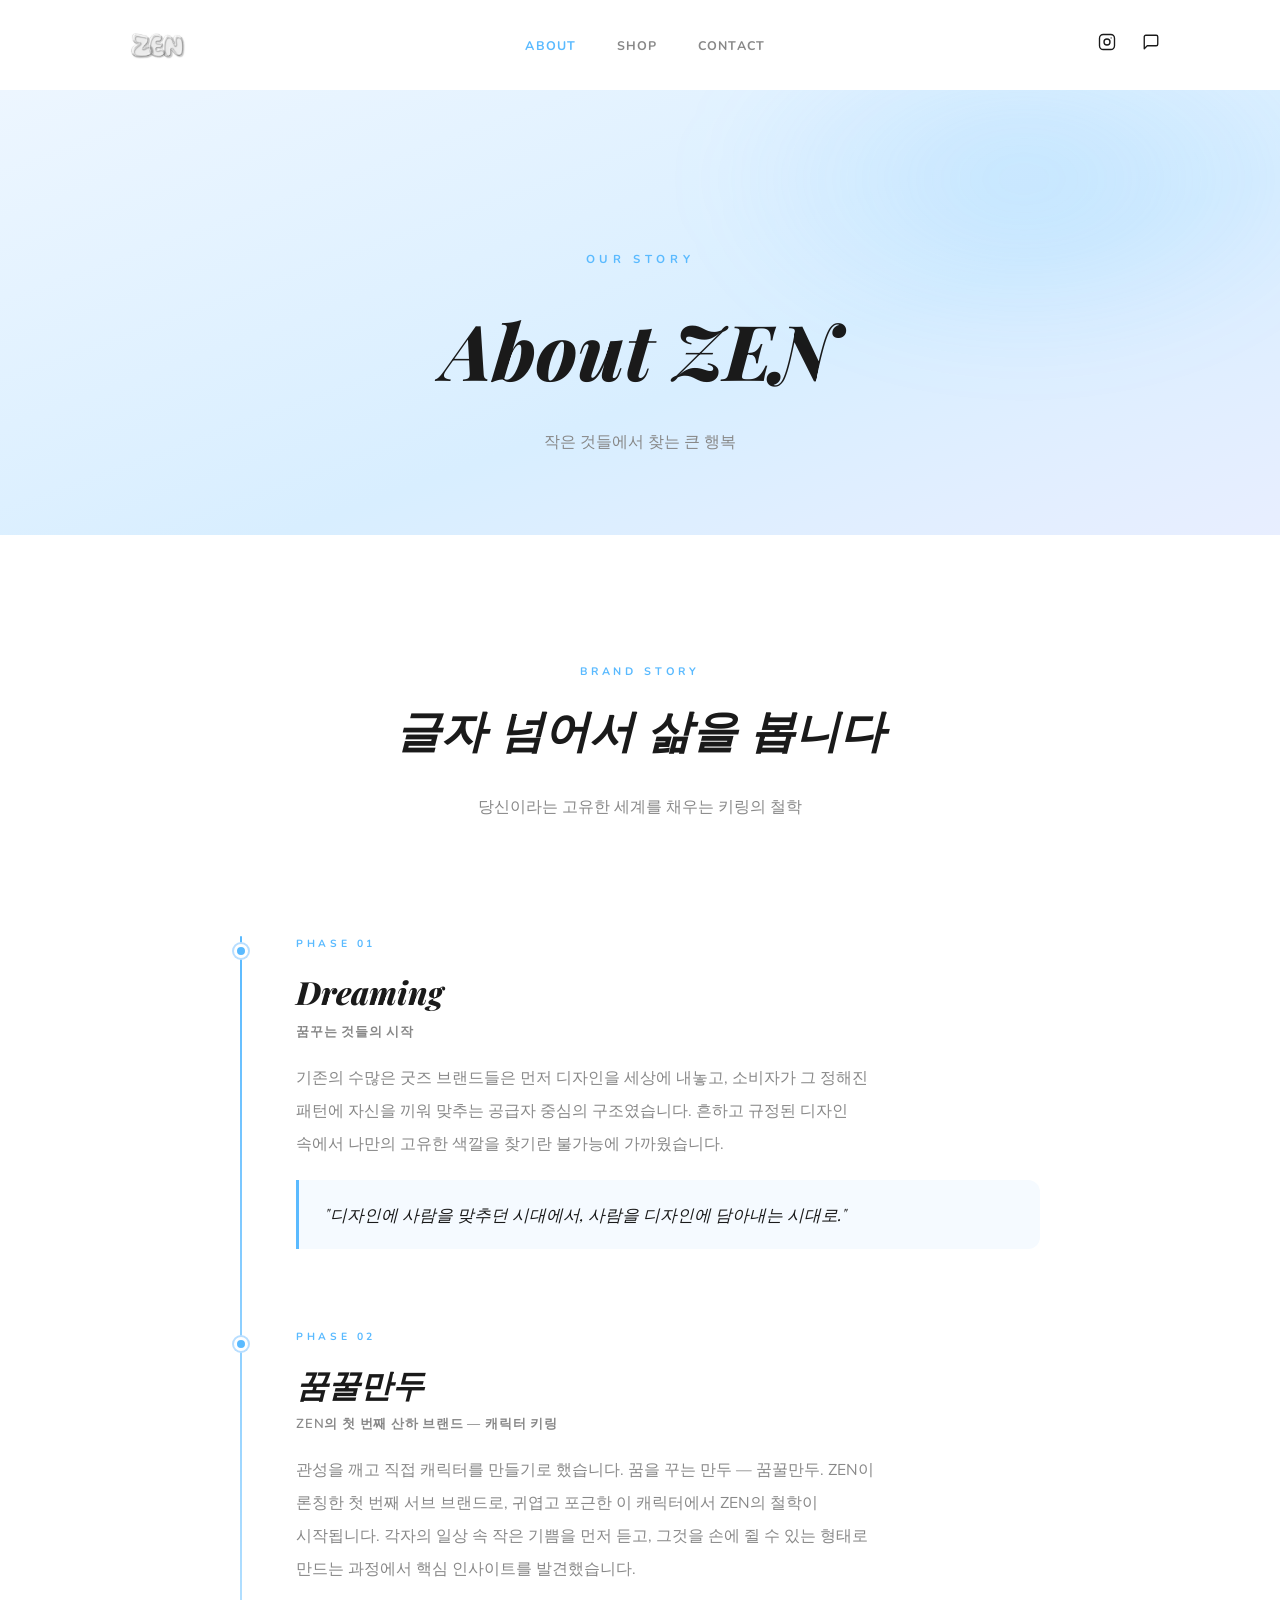
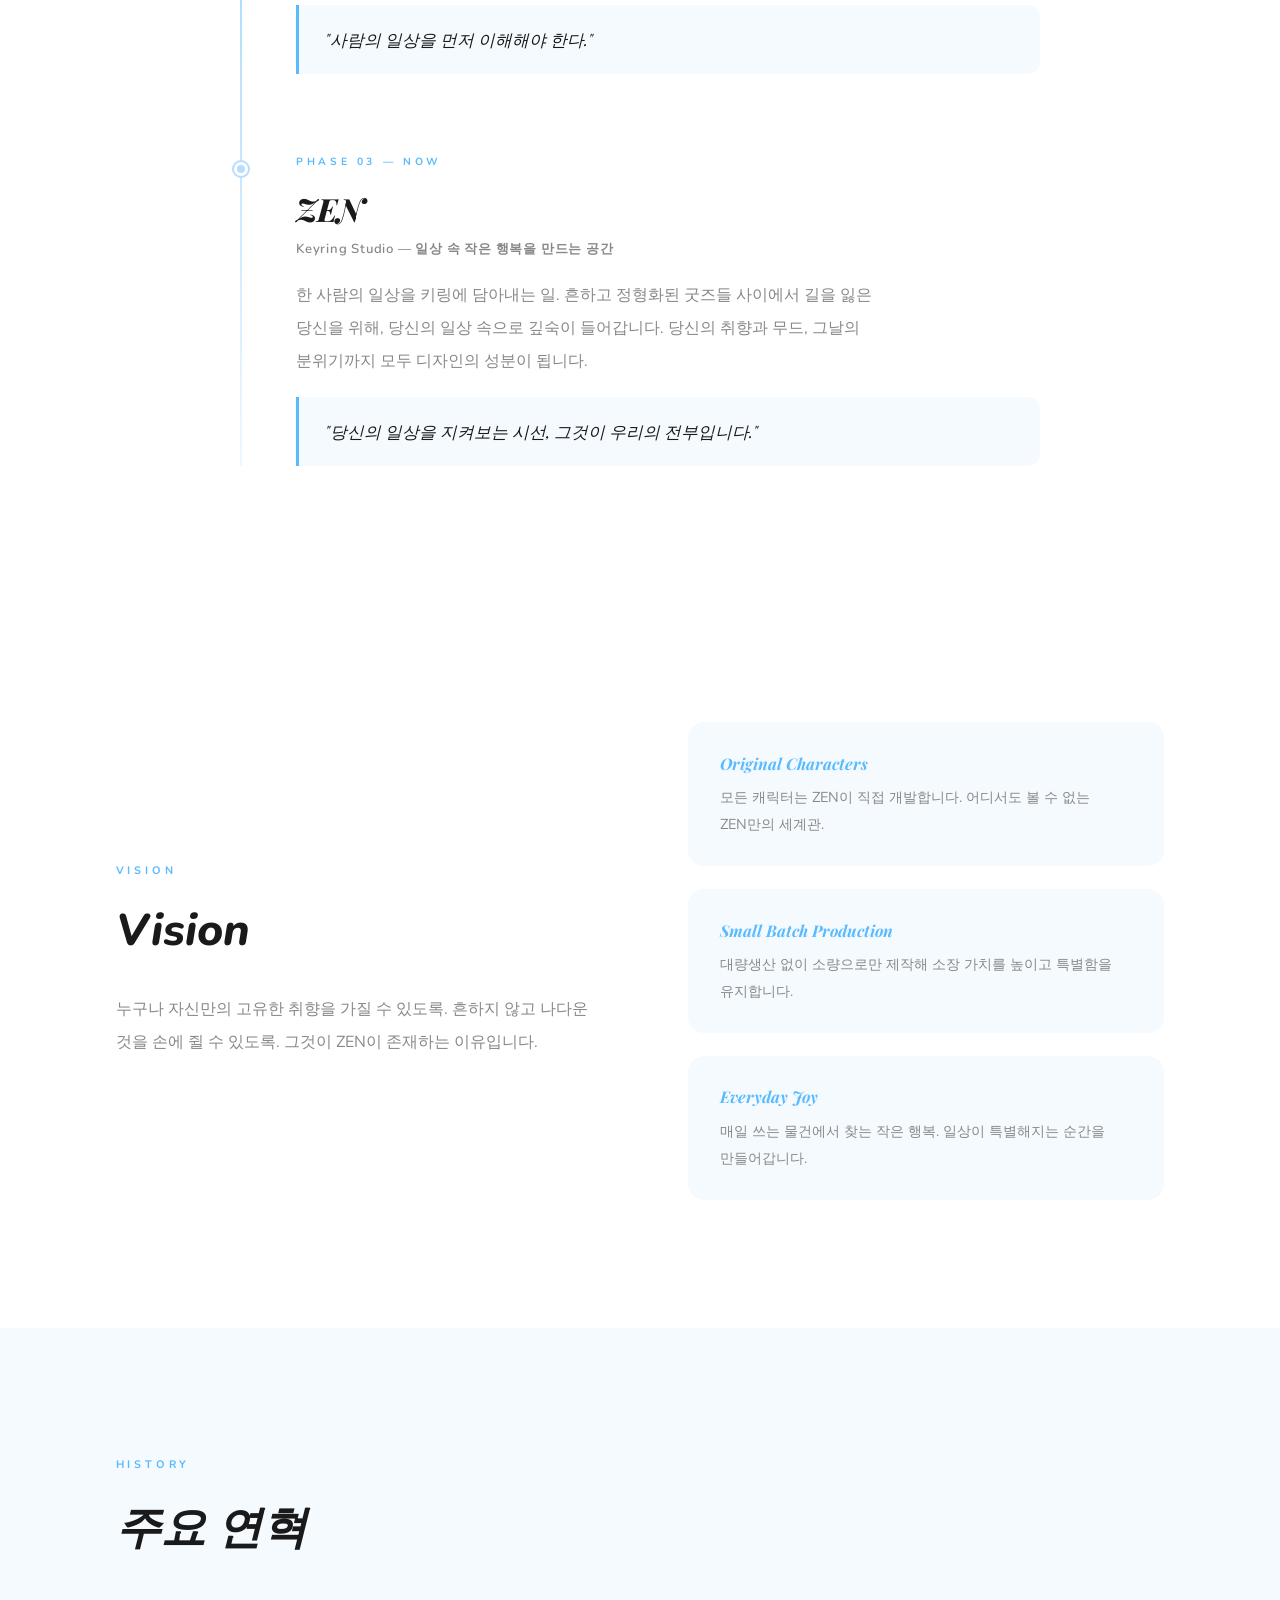
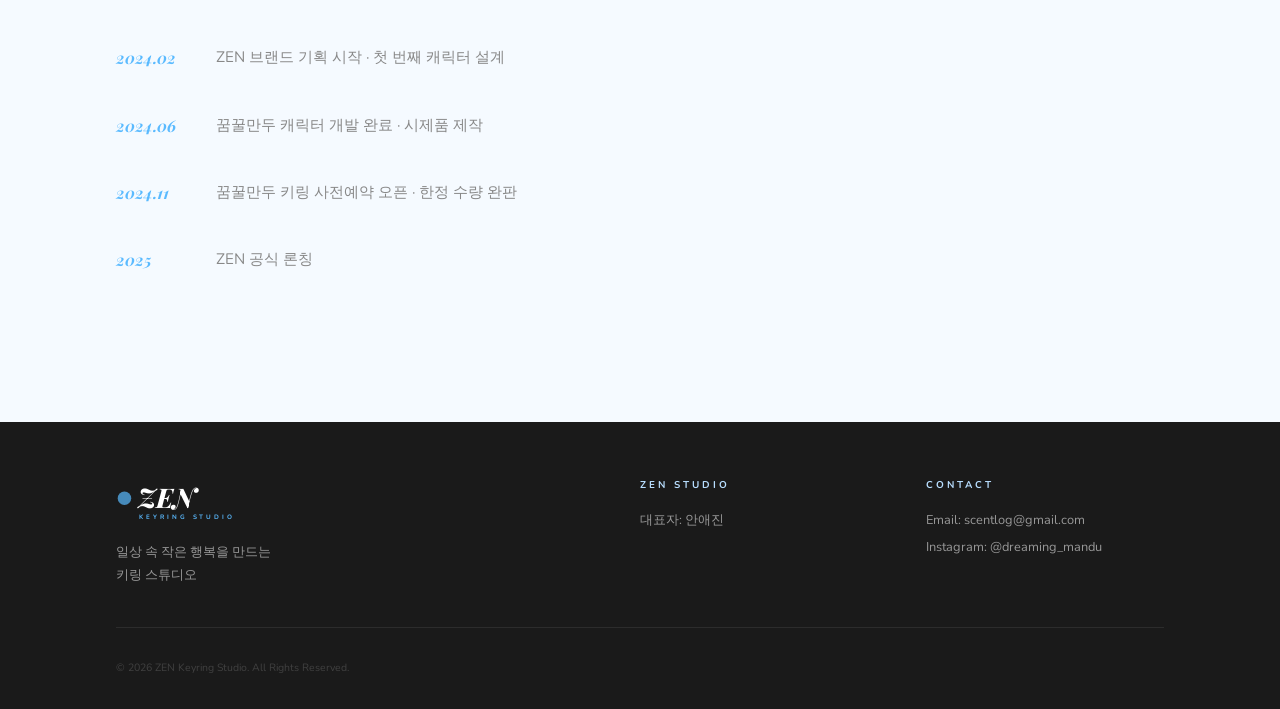
==== commit 030f47b4: "Rebrand color theme from pink to baby blue Co-Authored-By: Claude Sonnet 4.6 <noreply@anthropic.com>" ====
--- a/about.html
+++ b/about.html
@@ -13,13 +13,13 @@
 
         .page-hero {
             padding: 10rem 0 5rem;
-            background: linear-gradient(160deg, #FFF0F5 0%, #FFE4EF 60%, #F8E8FF 100%);
+            background: linear-gradient(160deg, #EDF6FF 0%, #D8EEFF 60%, #E8EEFF 100%);
             text-align: center; position: relative; overflow: hidden;
         }
         .page-hero::before {
             content: ''; position: absolute; top: -20%; right: -5%;
             width: 50%; height: 80%;
-            background: radial-gradient(ellipse, rgba(255,123,163,.18) 0%, transparent 70%);
+            background: radial-gradient(ellipse, rgba(90,186,255,.18) 0%, transparent 70%);
             filter: blur(40px);
         }
         .page-hero-eyebrow {
@@ -40,7 +40,7 @@
 
         /* TIMELINE */
         .timeline { position: relative; max-width: 800px; margin: 0 auto; }
-        .timeline::before { content: ''; position: absolute; left: 0; top: 0; bottom: 0; width: 2px; background: linear-gradient(to bottom, var(--gold), rgba(255,123,163,.1)); border-radius: 2px; }
+        .timeline::before { content: ''; position: absolute; left: 0; top: 0; bottom: 0; width: 2px; background: linear-gradient(to bottom, var(--gold), rgba(90,186,255,.1)); border-radius: 2px; }
         .tl-item { padding: 0 0 5rem 3.5rem; position: relative; }
         .tl-item:last-child { padding-bottom: 0; }
         .tl-dot { position: absolute; left: -6px; top: 8px; width: 14px; height: 14px; border-radius: 50%; background: var(--gold); border: 3px solid var(--bg); box-shadow: 0 0 0 2px var(--gold-lt); }
@@ -66,7 +66,7 @@
         .vision-text p { font-size: 1rem; color: var(--muted); line-height: 2.1; }
         .vision-items { display: flex; flex-direction: column; gap: 1.4rem; }
         .vision-item { padding: 1.8rem 2rem; background: var(--bg2); border-radius: 16px; transition: transform .3s, box-shadow .3s; }
-        .vision-item:hover { transform: translateY(-3px); box-shadow: 0 8px 24px rgba(255,123,163,.12); }
+        .vision-item:hover { transform: translateY(-3px); box-shadow: 0 8px 24px rgba(90,186,255,.12); }
         .vision-item strong { font-family: 'Playfair Display', serif; font-size: 1rem; color: var(--gold); display: block; margin-bottom: .5rem; font-style: italic; }
         .vision-item p { font-size: .9rem; color: var(--muted); line-height: 1.85; }
 
@@ -193,9 +193,9 @@
             <div class="footer-main">
                 <div class="footer-logo">
                     <svg viewBox="0 0 190 52" fill="none" style="height:44px;width:auto">
-                        <circle cx="10" cy="24" r="8" fill="#FF7BA3" opacity=".7"/>
+                        <circle cx="10" cy="24" r="8" fill="#5ABAFF" opacity=".7"/>
                         <text x="26" y="36" font-family="Playfair Display,Georgia,serif" font-size="32" font-weight="800" font-style="italic" fill="#FFFFFF">ZEN</text>
-                        <text x="27" y="49" font-family="Nunito,sans-serif" font-size="7.5" letter-spacing="3.5" fill="#FF7BA3" font-weight="700">KEYRING STUDIO</text>
+                        <text x="27" y="49" font-family="Nunito,sans-serif" font-size="7.5" letter-spacing="3.5" fill="#5ABAFF" font-weight="700">KEYRING STUDIO</text>
                     </svg>
                 </div>
                 <p>일상 속 작은 행복을 만드는<br>키링 스튜디오</p>
--- a/index.css
+++ b/index.css
@@ -1,16 +1,16 @@
 @import url('https://fonts.googleapis.com/css2?family=Nunito:wght@400;500;600;700;800&family=Playfair+Display:ital,wght@1,700;1,800&display=swap');
 
 :root {
-    --pink:      #FF7BAC;
-    --pink-dk:   #E8568F;
-    --pink-lt:   #FFD0E4;
-    --pink-bg:   #FFF5F9;
+    --pink:      #5ABAFF;
+    --pink-dk:   #2E9BE8;
+    --pink-lt:   #B8DEFF;
+    --pink-bg:   #EDF6FF;
     --text:      #1A1A1A;
     --muted:     #888;
     --dim:       #BBB;
-    --border:    #EBEBEB;
+    --border:    #E0EEFF;
     --bg:        #FFFFFF;
-    --bg2:       #FAFAFA;
+    --bg2:       #F5FAFF;
     --transition: all 0.25s ease;
     /* legacy aliases used in sub-pages */
     --gold:      var(--pink);
@@ -54,7 +54,7 @@
 /* ── NOTICE BAR ── */
 .notice-bar {
     background: var(--pink); color: #fff;
-    text-align: center; padding: .65rem 1rem;
+    text-align: center; padding: .65rem 2.5rem;
     font-size: .78rem; font-weight: 700; letter-spacing: .03em;
     position: relative; z-index: 1002;
 }
@@ -91,13 +91,13 @@
 
 /* ── MAIN BANNER ── */
 .main-banner {
-    background: linear-gradient(120deg, #FFF0F6 0%, #FFE4EF 50%, #F5E8FF 100%);
+    background: linear-gradient(120deg, #EDF6FF 0%, #D8EEFF 50%, #E8EEFF 100%);
     padding: 4rem 0; text-align: center; position: relative; overflow: hidden;
 }
 .main-banner::before {
     content: ''; position: absolute; right: 5%; top: -20%;
     width: 40%; height: 140%;
-    background: radial-gradient(ellipse, rgba(255,123,172,.15) 0%, transparent 70%);
+    background: radial-gradient(ellipse, rgba(90,186,255,.18) 0%, transparent 70%);
     filter: blur(40px);
 }
 .banner-inner { position: relative; z-index: 1; }
@@ -168,7 +168,7 @@
     background: var(--text); padding: 4rem 2rem;
     text-align: center; position: relative; overflow: hidden;
 }
-.market-banner::before { content: ''; position: absolute; left: -10%; top: -30%; width: 55%; height: 150%; background: radial-gradient(ellipse, rgba(255,123,172,.12) 0%, transparent 70%); filter: blur(50px); }
+.market-banner::before { content: ''; position: absolute; left: -10%; top: -30%; width: 55%; height: 150%; background: radial-gradient(ellipse, rgba(90,186,255,.15) 0%, transparent 70%); filter: blur(50px); }
 .market-banner-inner { position: relative; z-index: 1; }
 .market-tag { display: inline-block; background: var(--pink); color: #fff; font-size: .68rem; font-weight: 800; letter-spacing: .25em; text-transform: uppercase; padding: .4rem 1.2rem; border-radius: 100px; margin-bottom: 1.4rem; }
 .market-title { font-family: 'Playfair Display', serif; font-size: clamp(2.5rem, 6vw, 5rem); font-style: italic; font-weight: 800; color: #fff; line-height: 1.05; margin-bottom: .8rem; }
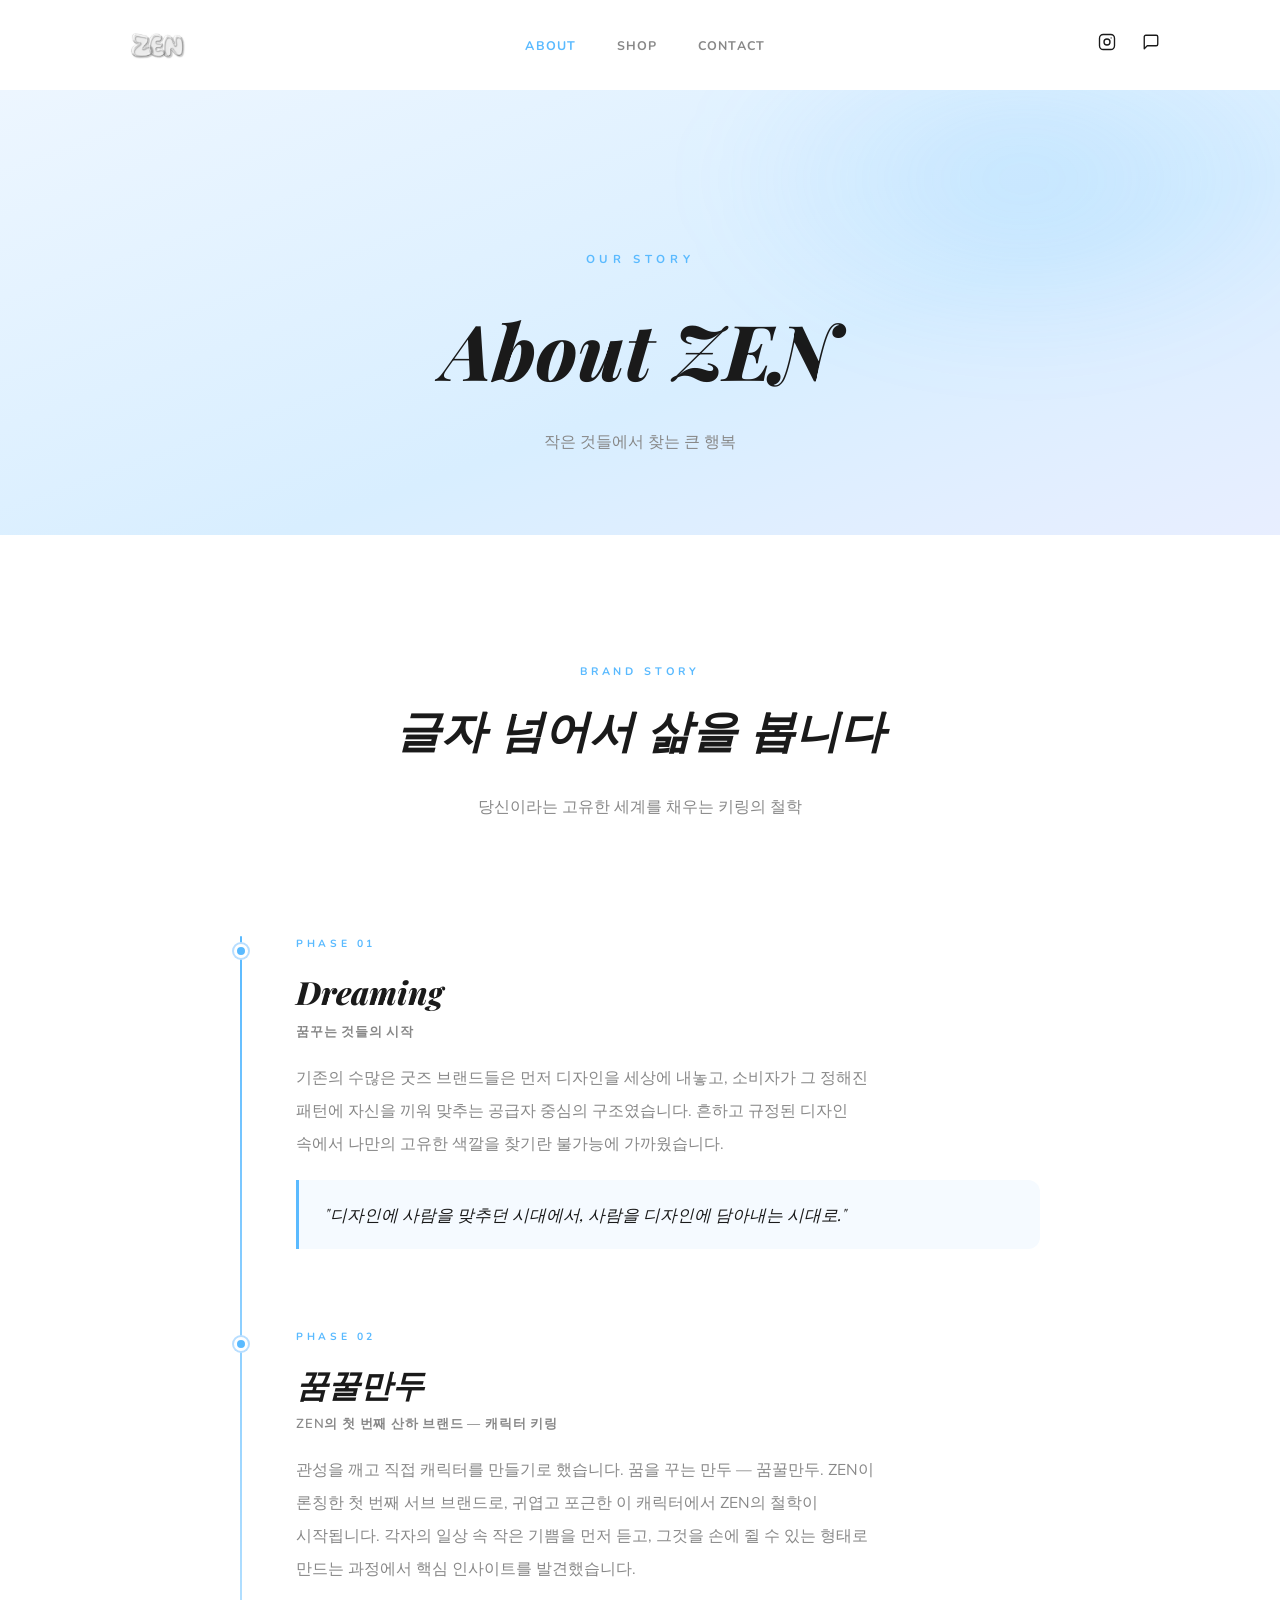
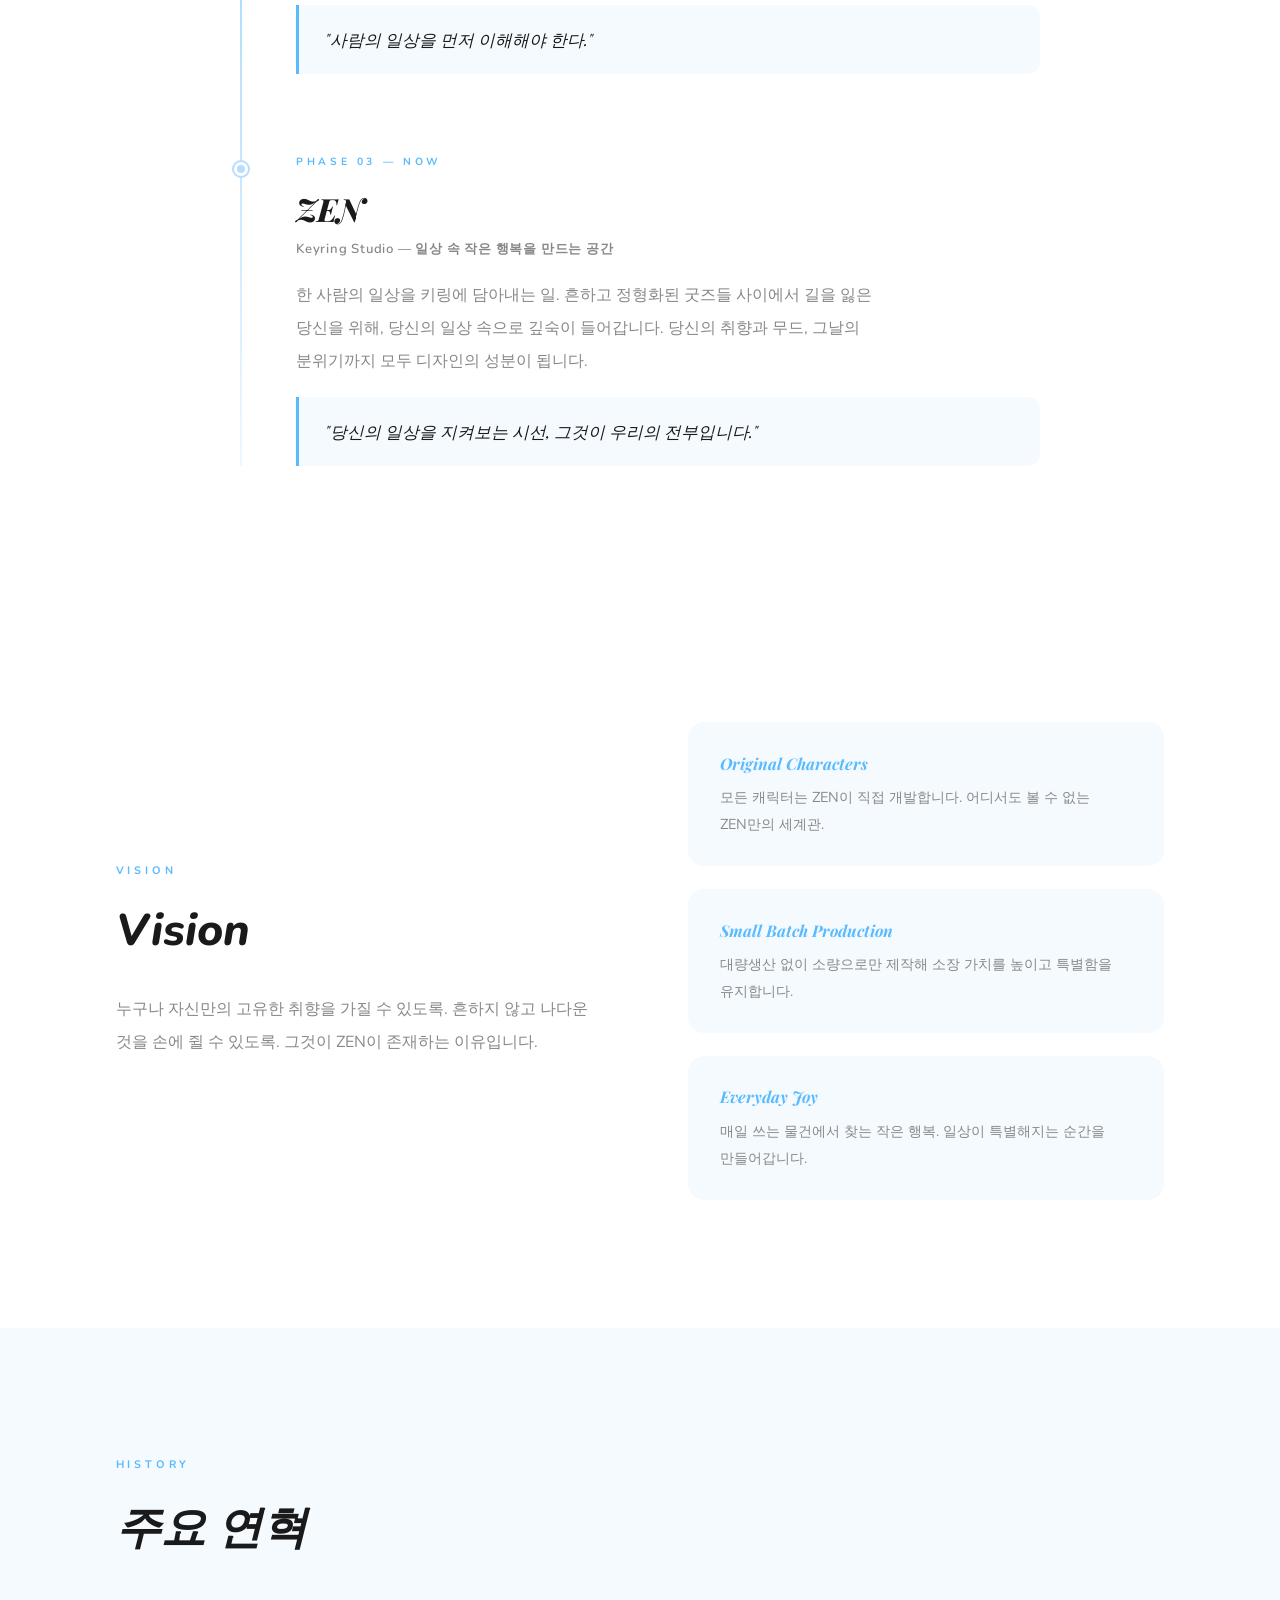
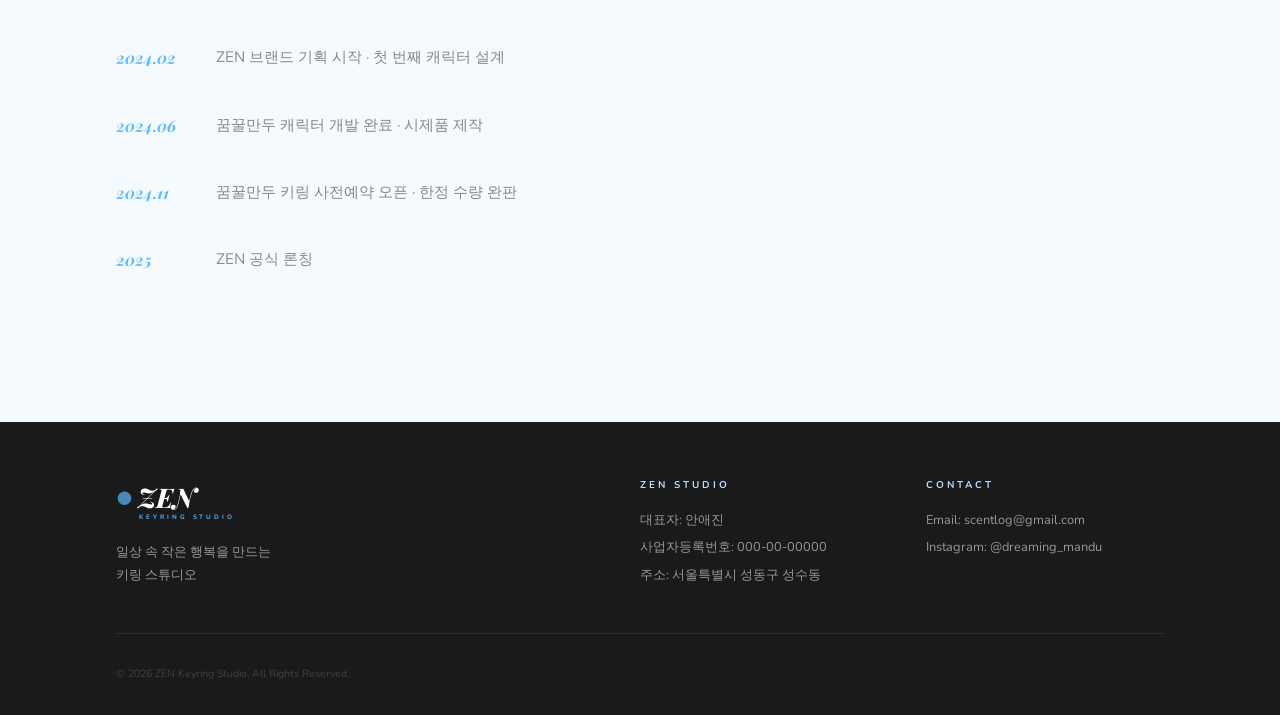
==== commit b3bbbaac: "Remove 꿈꿀만두 bags, add business info to footers - shop.html: remove 꿈꿀만두 파우치/에코백/찜통속/토트백 from POUCH s" ====
--- a/about.html
+++ b/about.html
@@ -203,6 +203,8 @@
             <div class="footer-info">
                 <h4>ZEN Studio</h4>
                 <p>대표자: 안애진</p>
+                <p>사업자등록번호: 000-00-00000</p>
+                <p>주소: 서울특별시 성동구 성수동</p>
             </div>
             <div class="footer-contact">
                 <h4>Contact</h4>
--- a/index.css
+++ b/index.css
@@ -163,22 +163,91 @@
 .price-soldout { font-size: .8rem; font-weight: 700; color: var(--dim); letter-spacing: .05em; }
 .product-card.disabled { pointer-events: none; opacity: .7; }
 
-/* ── MARKET BANNER ── */
-.market-banner {
-    background: var(--text); padding: 4rem 2rem;
-    text-align: center; position: relative; overflow: hidden;
-}
-.market-banner::before { content: ''; position: absolute; left: -10%; top: -30%; width: 55%; height: 150%; background: radial-gradient(ellipse, rgba(90,186,255,.15) 0%, transparent 70%); filter: blur(50px); }
-.market-banner-inner { position: relative; z-index: 1; }
-.market-tag { display: inline-block; background: var(--pink); color: #fff; font-size: .68rem; font-weight: 800; letter-spacing: .25em; text-transform: uppercase; padding: .4rem 1.2rem; border-radius: 100px; margin-bottom: 1.4rem; }
-.market-title { font-family: 'Playfair Display', serif; font-size: clamp(2.5rem, 6vw, 5rem); font-style: italic; font-weight: 800; color: #fff; line-height: 1.05; margin-bottom: .8rem; }
-.market-title span { color: var(--pink); }
-.market-sub { font-size: .9rem; color: rgba(255,255,255,.6); line-height: 1.9; max-width: 480px; margin: 0 auto 2rem; }
-.market-info-row { display: inline-flex; gap: 1.4rem; flex-wrap: wrap; justify-content: center; margin-bottom: 2rem; }
-.market-chip { background: rgba(255,255,255,.08); border: 1px solid rgba(255,255,255,.12); border-radius: 100px; padding: .5rem 1.4rem; font-size: .78rem; color: rgba(255,255,255,.8); font-weight: 600; }
-.market-chip span { color: var(--pink); font-weight: 800; margin-right: .4rem; }
-.market-ig-btn { display: inline-flex; align-items: center; gap: .6rem; background: var(--pink); color: #fff; font-size: .8rem; font-weight: 800; padding: .9rem 2rem; border-radius: 100px; transition: background .2s; }
-.market-ig-btn:hover { background: var(--pink-dk); }
+/* ── SCOOP MARKET ── */
+.scoop-section {
+    position: relative; overflow: hidden;
+    background: linear-gradient(135deg, #d4f5a8 0%, #e8fad0 40%, #c8f098 100%);
+    padding: 5rem 1rem 4rem; text-align: center;
+}
+/* 배경 버블 */
+.scoop-bg-bubble {
+    position: absolute; border-radius: 50%;
+    background: rgba(255,255,255,.25);
+}
+.scoop-bb1 { width: 220px; height: 220px; left: -60px; bottom: -40px; }
+.scoop-bb2 { width: 160px; height: 160px; right: -40px; top: 20px; }
+.scoop-bb3 { width: 100px; height: 100px; right: 15%; bottom: 10%; }
+
+/* 젤리빈 */
+.jbean {
+    position: absolute; border-radius: 50%;
+    opacity: .88;
+}
+.jb1  { width:14px; height:26px; background:#F7A8C4; top:8%;  left:18%; transform:rotate(30deg); }
+.jb2  { width:13px; height:24px; background:#A8D8F7; top:14%; left:42%; transform:rotate(-20deg); }
+.jb3  { width:12px; height:22px; background:#F7D9A8; top:6%;  left:62%; transform:rotate(50deg); }
+.jb4  { width:14px; height:25px; background:#A8F7C8; top:22%; right:12%; transform:rotate(-35deg); }
+.jb5  { width:13px; height:23px; background:#D4A8F7; top:32%; left:8%;  transform:rotate(15deg); }
+.jb6  { width:12px; height:22px; background:#F7A8A8; top:18%; right:28%; transform:rotate(60deg); }
+.jb7  { width:14px; height:26px; background:#A8F7F0; top:28%; left:55%; transform:rotate(-10deg); }
+
+/* 별 장식 */
+.sc-star {
+    position: absolute; line-height: 1; font-style: normal;
+}
+.sc-star-lg { font-size: 2.8rem; }
+.sc-star-md { font-size: 1.8rem; }
+.sc-star-sm { font-size: 1.2rem; }
+.sc-star-y  { color: #F7D94A; top: 38%; left: 5%; filter: drop-shadow(0 0 4px #F7D94A88); }
+.sc-star-g  { color: #7AE87A; bottom: 30%; left: 12%; filter: drop-shadow(0 0 3px #7AE87A88); }
+.sc-star-pk { color: #F766C0; top: 22%; right: 6%; filter: drop-shadow(0 0 4px #F766C088); }
+.sc-star-tl { color: #4AD4D4; bottom: 35%; right: 9%; filter: drop-shadow(0 0 3px #4AD4D488); }
+.sc-star-y2 { color: #F7C84A; bottom: 20%; left: 5%; }
+.sc-star-pk2{ color: #F766C0; top: 55%; right: 4%; }
+
+/* 메인 타원 */
+.scoop-inner { position: relative; z-index: 1; display: flex; flex-direction: column; align-items: center; gap: 1.6rem; }
+.scoop-oval {
+    background: linear-gradient(160deg, #74d7f0 0%, #3ab8dc 50%, #2aa0c8 100%);
+    border: 3px solid #1a1a1a;
+    border-radius: 50%;
+    padding: 2.8rem 4.5rem;
+    box-shadow: 4px 6px 0 #1a1a1a;
+}
+.scoop-title {
+    font-family: 'Playfair Display', serif;
+    font-size: clamp(2.8rem, 7vw, 5rem);
+    font-weight: 800; font-style: italic;
+    color: #fff; line-height: 1.05;
+    text-shadow: 3px 3px 0 #1a1a1a, -1px -1px 0 #1a1a1a, 2px -1px 0 #1a1a1a, -1px 2px 0 #1a1a1a;
+}
+
+/* Coming Soon */
+.scoop-coming {
+    font-size: clamp(1.6rem, 4vw, 2.2rem);
+    font-weight: 800; color: #3ab8dc;
+    letter-spacing: .02em;
+    font-family: 'Nunito', sans-serif;
+}
+
+/* 칩 */
+.scoop-chips { display: flex; gap: .8rem; flex-wrap: wrap; justify-content: center; }
+.scoop-chip {
+    background: rgba(255,255,255,.6); border: 1.5px solid rgba(0,0,0,.12);
+    border-radius: 100px; padding: .45rem 1.2rem;
+    font-size: .78rem; color: #333; font-weight: 600;
+    backdrop-filter: blur(4px);
+}
+.scoop-chip b { color: #2196a0; margin-right: .3rem; }
+
+/* 인스타 버튼 */
+.scoop-ig-btn {
+    display: inline-flex; align-items: center; gap: .6rem;
+    background: #1a1a1a; color: #fff;
+    font-size: .82rem; font-weight: 800; padding: .85rem 1.8rem;
+    border-radius: 100px; transition: background .2s;
+}
+.scoop-ig-btn:hover { background: #3ab8dc; }
 
 /* ── FOOTER ── */
 footer { padding: 3.5rem 0 2rem; background: var(--text); color: rgba(255,255,255,.55); font-size: .8rem; }
@@ -215,6 +284,7 @@
 }
 @media(max-width:560px) {
     .container { padding: 0 1rem; }
+    .scoop-oval { padding: 2rem 3rem; }
     .main-banner { padding: 2.8rem 0; }
     .banner-sub { font-size: .82rem; }
     .home-section { padding: 2.4rem 0; }
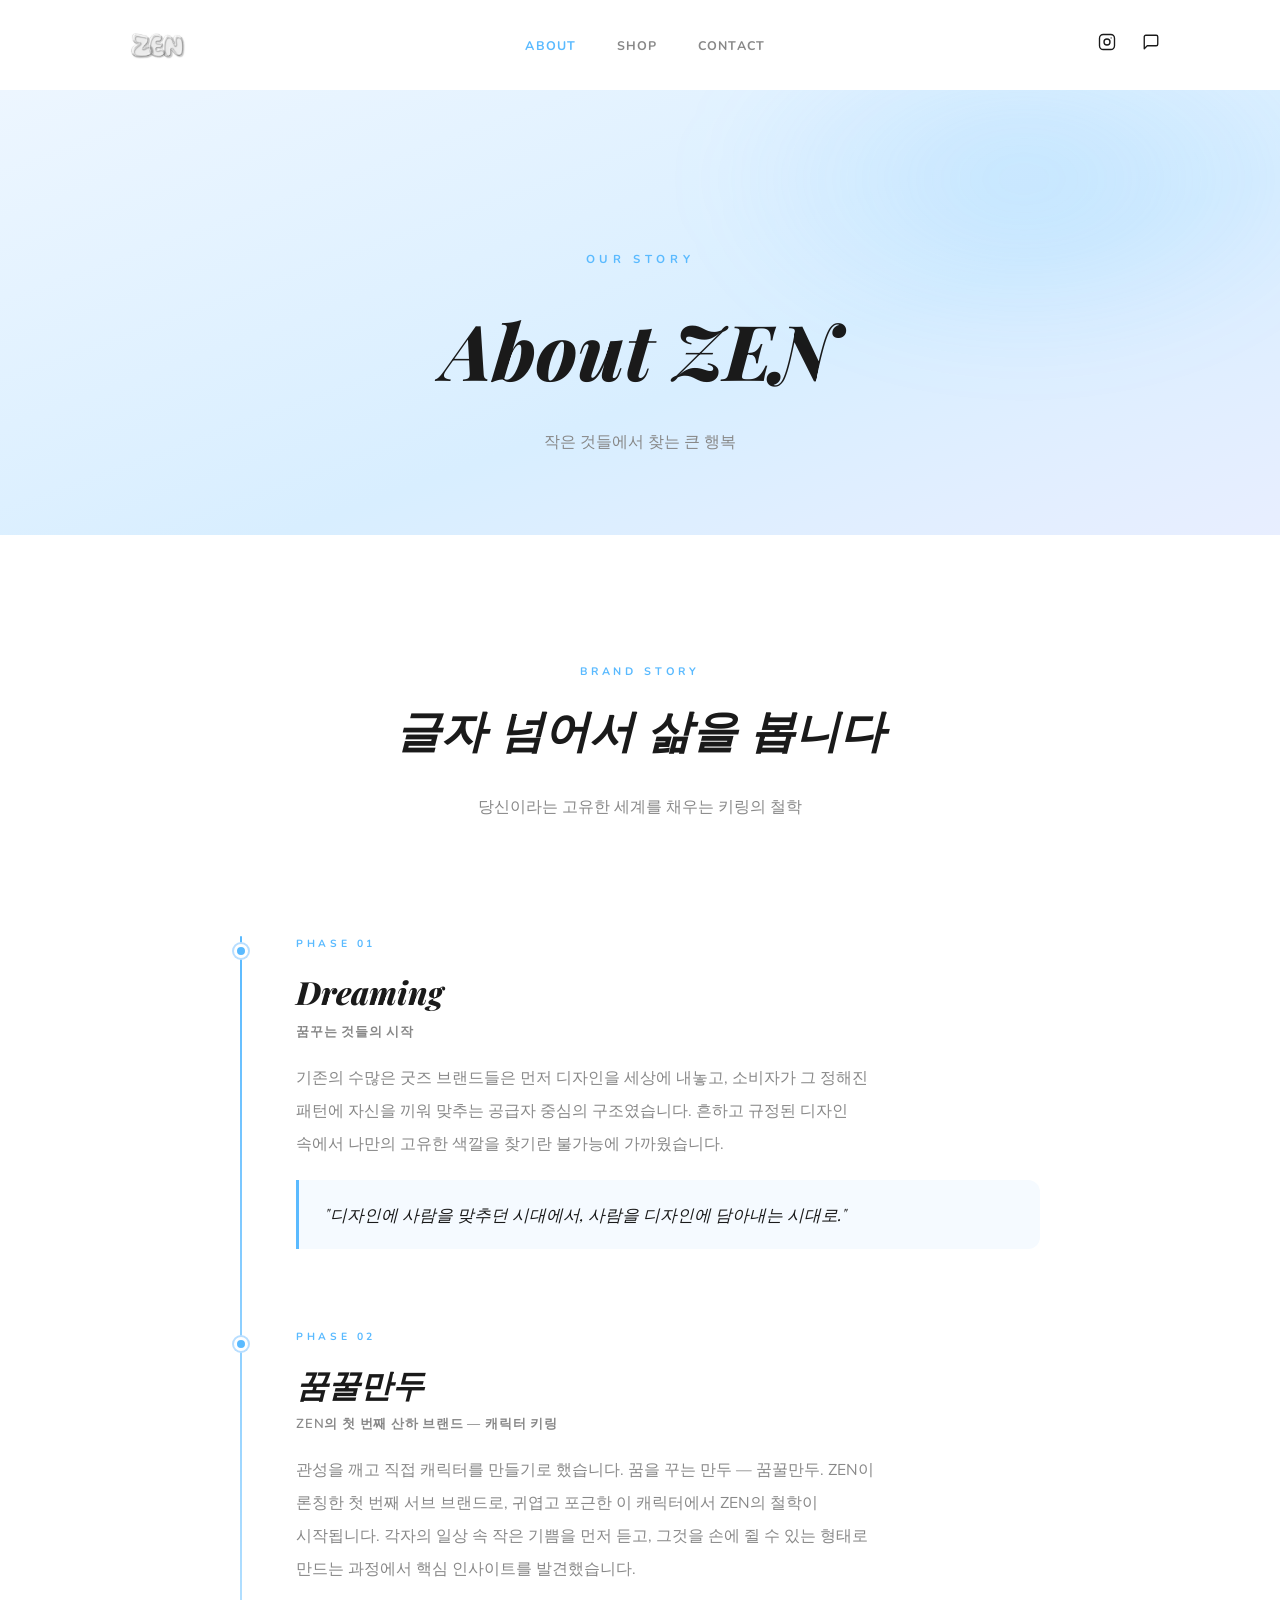
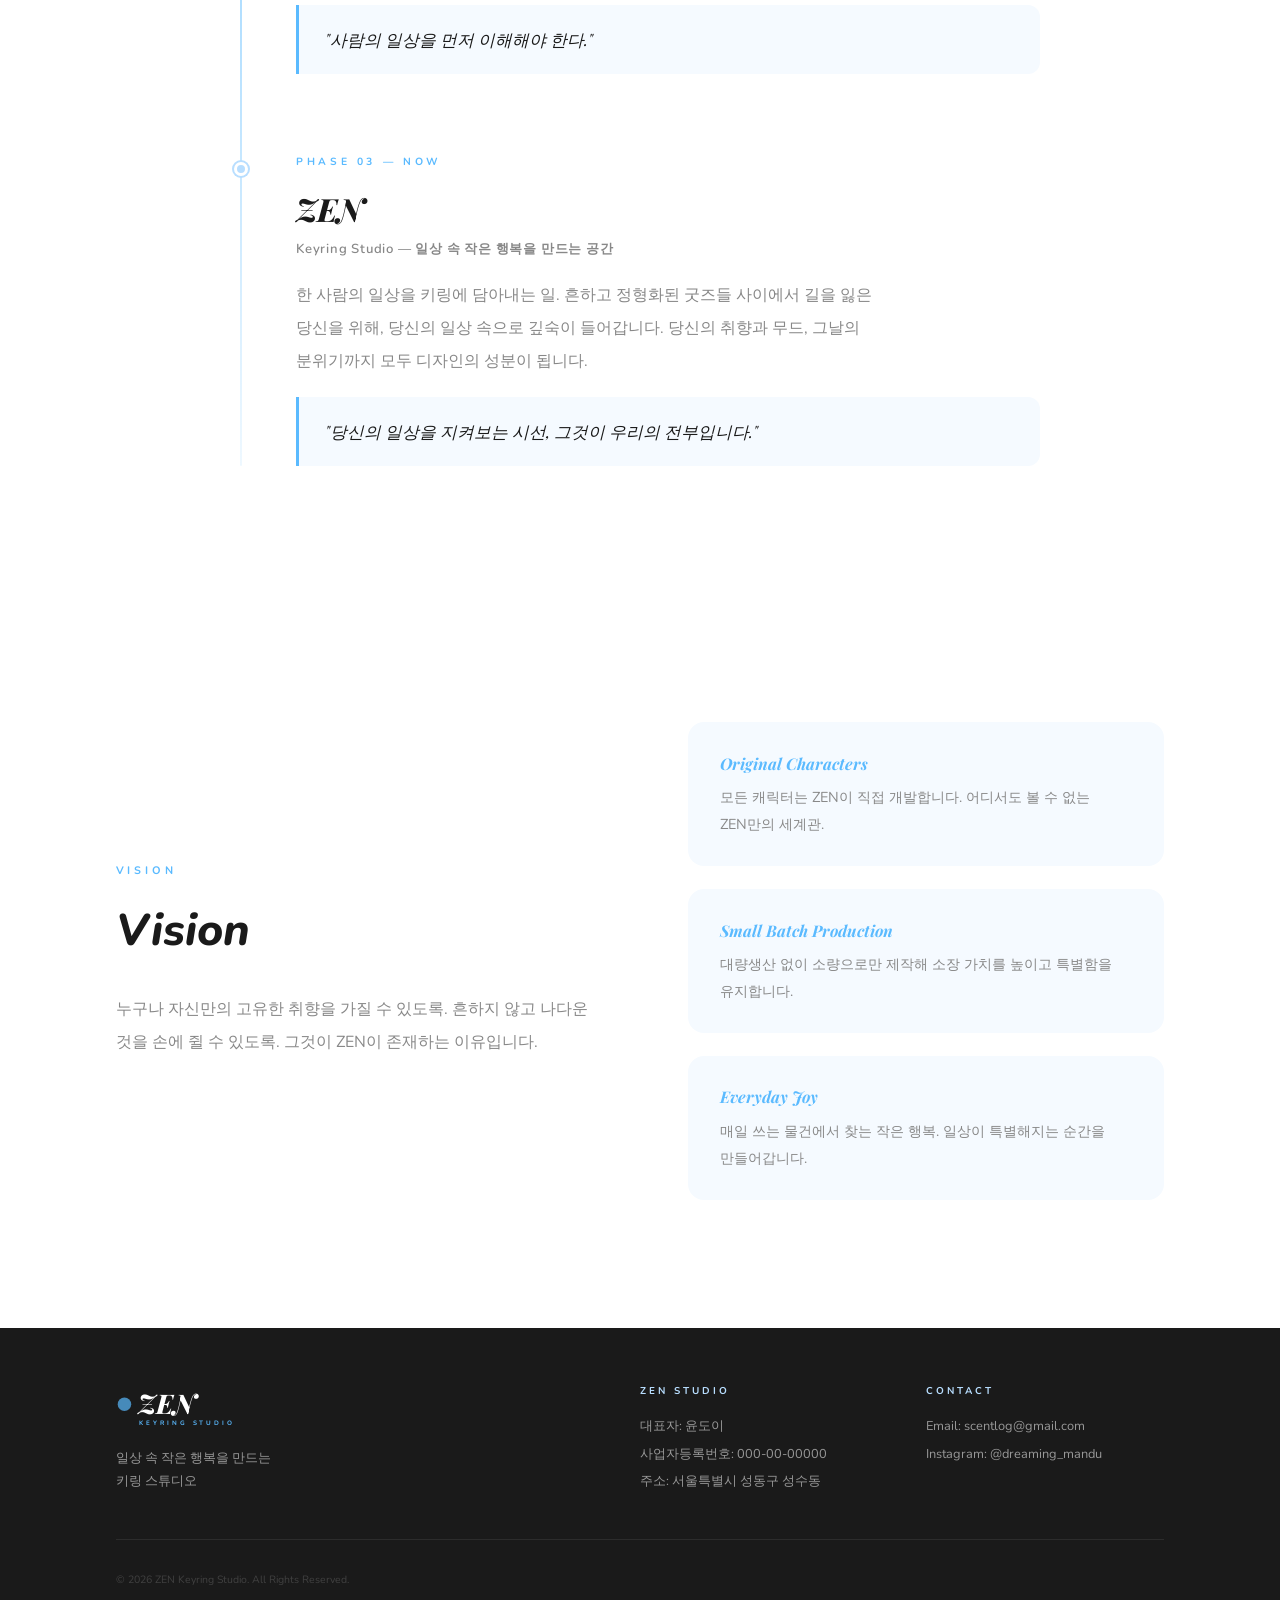
==== commit 599c5a26: "Update banner, prices, about page, and representative name - Replace main banner with Early Summer S" ====
--- a/about.html
+++ b/about.html
@@ -70,12 +70,7 @@
         .vision-item strong { font-family: 'Playfair Display', serif; font-size: 1rem; color: var(--gold); display: block; margin-bottom: .5rem; font-style: italic; }
         .vision-item p { font-size: .9rem; color: var(--muted); line-height: 1.85; }
 
-        /* HISTORY */
-        .history-section { padding: 8rem 0; background: var(--bg2); border-top: 1px solid var(--border-lt); }
-        .history-section h2 { font-family: 'Playfair Display', serif; font-size: clamp(2rem, 3.5vw, 2.8rem); font-weight: 800; font-style: italic; color: var(--cream); margin-bottom: 4rem; }
-        .history-list { list-style: none; max-width: 700px; }
-        .history-list li { display: flex; gap: 2.5rem; padding: 1.2rem 0; border-bottom: 1px solid var(--border-lt); font-size: .95rem; color: var(--muted); line-height: 1.8; font-family: 'Nunito', sans-serif; }
-        .hy { min-width: 60px; font-family: 'Playfair Display', serif; font-size: 1rem; color: var(--gold); font-weight: 700; font-style: italic; }
+
 
         @media(max-width:900px){ .vision-grid { grid-template-columns: 1fr; gap: 3rem; } }
         @media(max-width:560px){
@@ -174,18 +169,6 @@
     </div>
 </section>
 
-<section class="history-section">
-    <div class="container">
-        <span class="section-eyebrow reveal">History</span>
-        <h2 class="reveal">주요 연혁</h2>
-        <ul class="history-list">
-            <li class="reveal"><span class="hy">2024.02</span>ZEN 브랜드 기획 시작 · 첫 번째 캐릭터 설계</li>
-            <li class="reveal" style="transition-delay:.05s"><span class="hy">2024.06</span>꿈꿀만두 캐릭터 개발 완료 · 시제품 제작</li>
-            <li class="reveal" style="transition-delay:.1s"><span class="hy">2024.11</span>꿈꿀만두 키링 사전예약 오픈 · 한정 수량 완판</li>
-            <li class="reveal" style="transition-delay:.15s"><span class="hy">2025</span>ZEN 공식 론칭</li>
-        </ul>
-    </div>
-</section>
 
 <footer>
     <div class="container">
@@ -202,7 +185,7 @@
             </div>
             <div class="footer-info">
                 <h4>ZEN Studio</h4>
-                <p>대표자: 안애진</p>
+                <p>대표자: 윤도이</p>
                 <p>사업자등록번호: 000-00-00000</p>
                 <p>주소: 서울특별시 성동구 성수동</p>
             </div>
--- a/index.css
+++ b/index.css
@@ -90,22 +90,9 @@
 .cat-tab.active { color: var(--pink); border-bottom-color: var(--pink); }
 
 /* ── MAIN BANNER ── */
-.main-banner {
-    background: linear-gradient(120deg, #EDF6FF 0%, #D8EEFF 50%, #E8EEFF 100%);
-    padding: 4rem 0; text-align: center; position: relative; overflow: hidden;
-}
-.main-banner::before {
-    content: ''; position: absolute; right: 5%; top: -20%;
-    width: 40%; height: 140%;
-    background: radial-gradient(ellipse, rgba(90,186,255,.18) 0%, transparent 70%);
-    filter: blur(40px);
-}
-.banner-inner { position: relative; z-index: 1; }
-.banner-label { display: inline-block; background: var(--pink); color: #fff; font-size: .7rem; font-weight: 800; letter-spacing: .2em; text-transform: uppercase; padding: .4rem 1.2rem; border-radius: 100px; margin-bottom: 1.2rem; }
-.banner-title { font-family: 'Playfair Display', serif; font-size: clamp(2.2rem, 5vw, 4rem); font-style: italic; font-weight: 800; color: var(--text); line-height: 1.15; margin-bottom: .8rem; }
-.banner-sub { font-size: .9rem; color: var(--muted); margin-bottom: 1.8rem; line-height: 1.8; }
-.banner-btn { display: inline-block; background: var(--text); color: #fff; font-size: .8rem; font-weight: 800; letter-spacing: .1em; padding: .85rem 2.2rem; border-radius: 100px; transition: background .2s; }
-.banner-btn:hover { background: var(--pink); }
+.main-banner { display: block; overflow: hidden; }
+.main-banner a { display: block; }
+.banner-img { width: 100%; height: auto; display: block; }
 
 /* ── CHARACTER FILTER ── */
 .char-section { padding: 2rem 0 1rem; background: var(--bg); border-bottom: 1px solid var(--border); }
@@ -285,7 +272,6 @@
 @media(max-width:560px) {
     .container { padding: 0 1rem; }
     .scoop-oval { padding: 2rem 3rem; }
-    .main-banner { padding: 2.8rem 0; }
     .banner-sub { font-size: .82rem; }
     .home-section { padding: 2.4rem 0; }
     .section-head { margin-bottom: 1.2rem; }
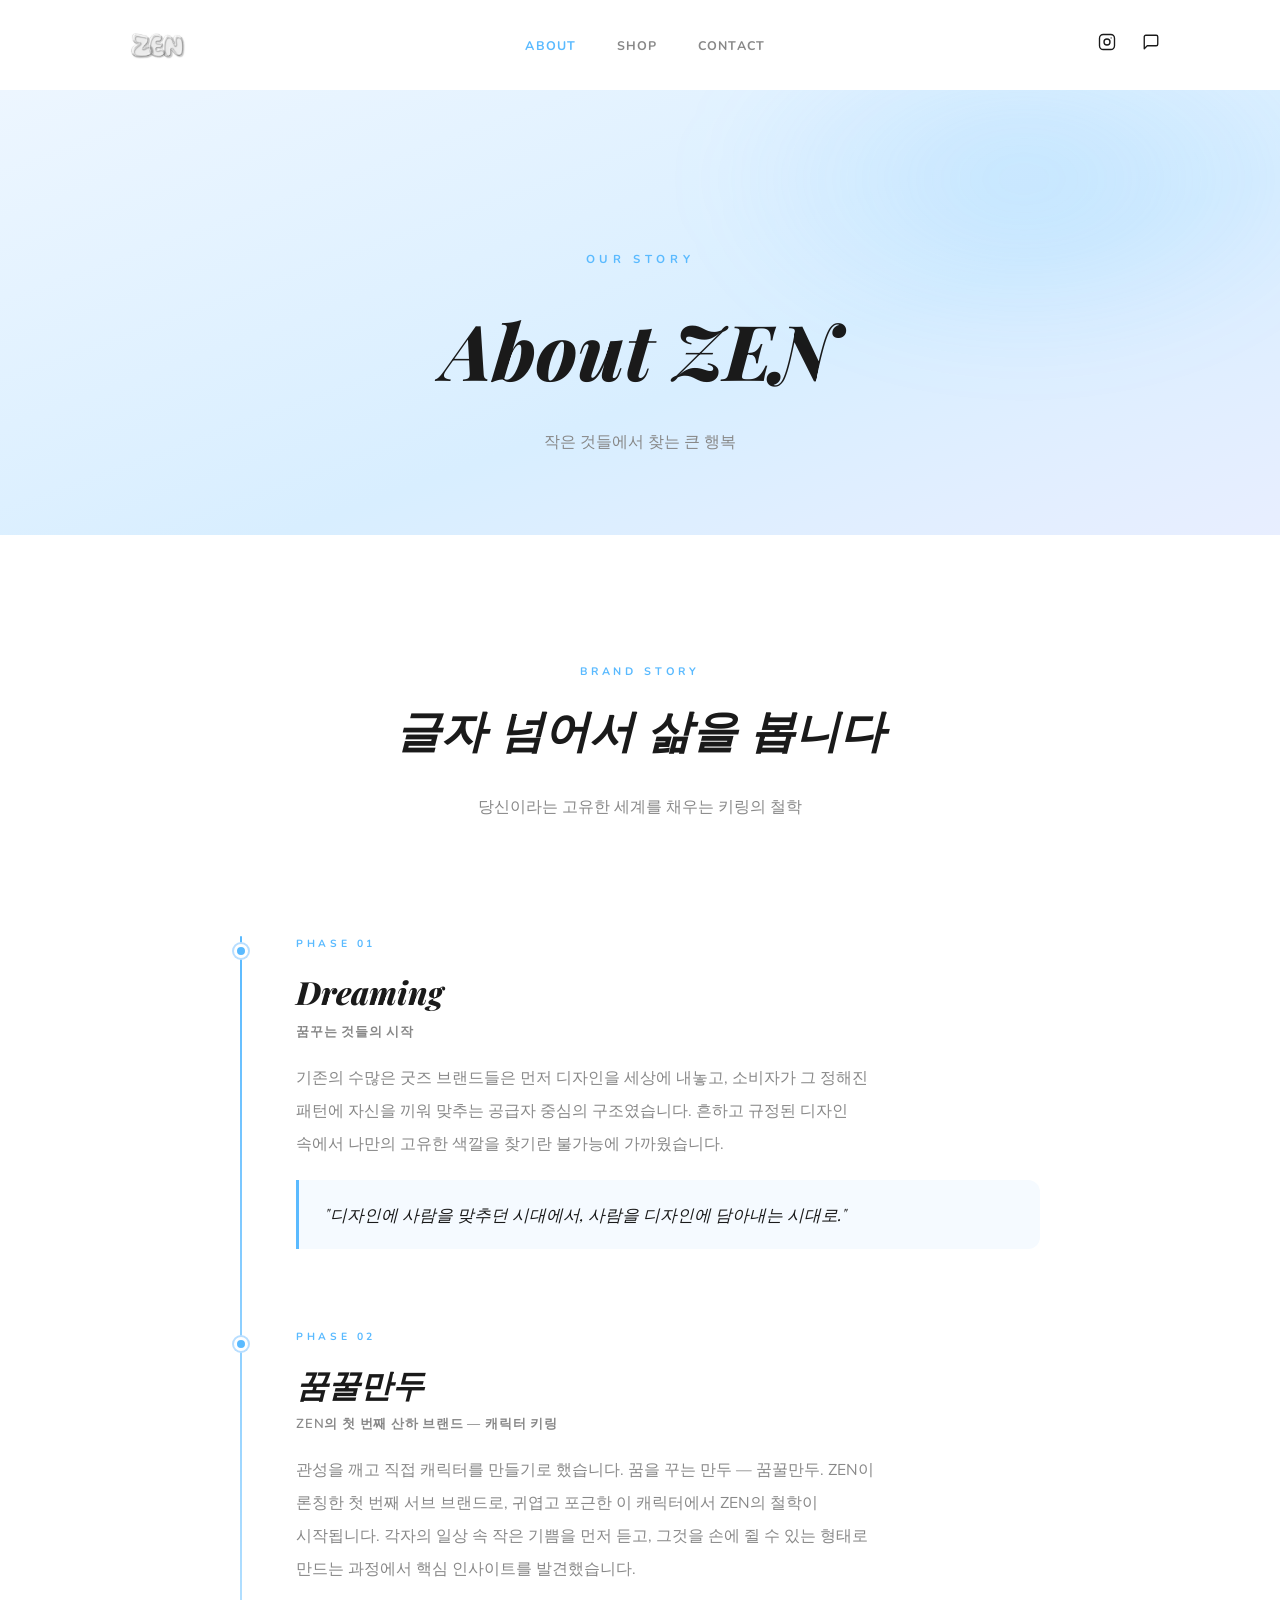
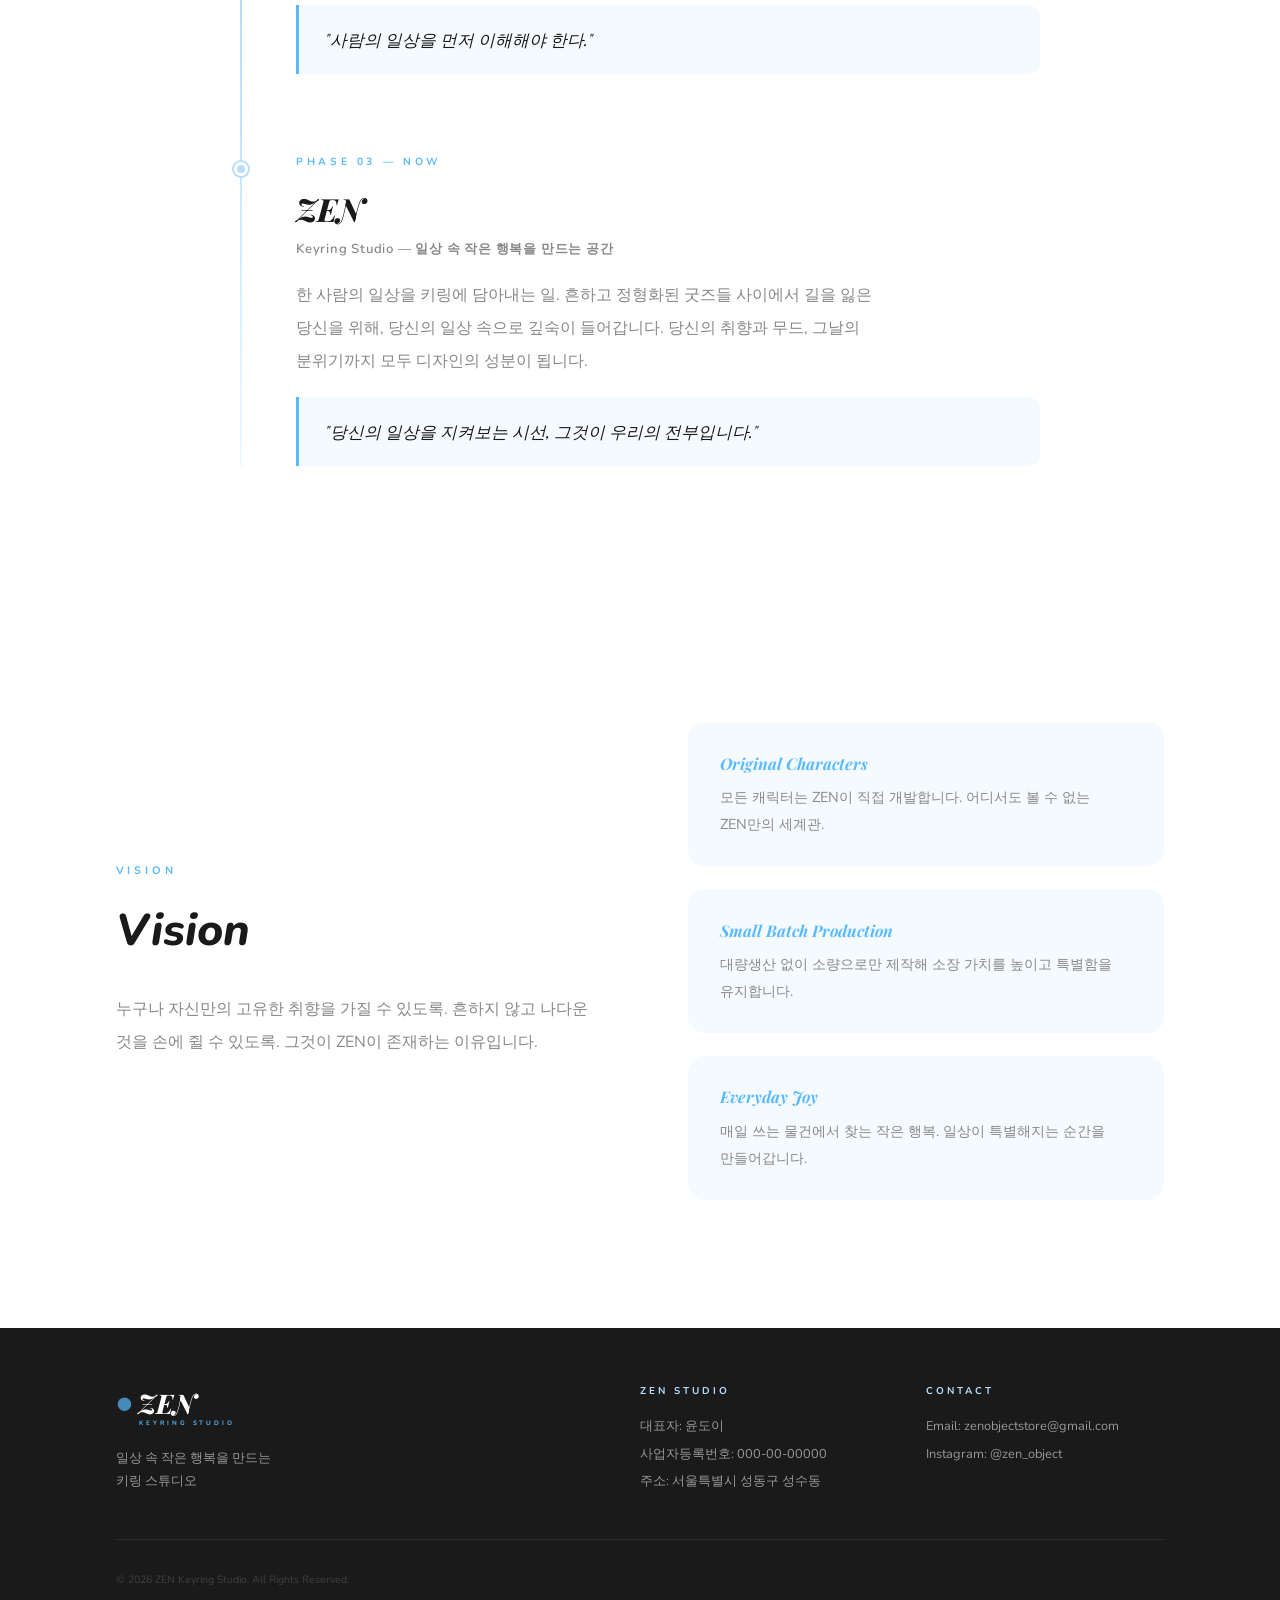
==== commit 445e0728: "Update email and Instagram across all pages Co-Authored-By: Claude Sonnet 4.6 <noreply@anthropic.com" ====
--- a/about.html
+++ b/about.html
@@ -191,8 +191,8 @@
             </div>
             <div class="footer-contact">
                 <h4>Contact</h4>
-                <p>Email: scentlog@gmail.com</p>
-                <p><a href="https://www.instagram.com/dreaming_mandu/" target="_blank" style="color:inherit">Instagram: @dreaming_mandu</a></p>
+                <p>Email: zenobjectstore@gmail.com</p>
+                <p><a href="https://www.instagram.com/zen_object/" target="_blank" style="color:inherit">Instagram: @zen_object</a></p>
             </div>
         </div>
         <div class="footer-copy">&copy; 2026 ZEN Keyring Studio. All Rights Reserved.</div>
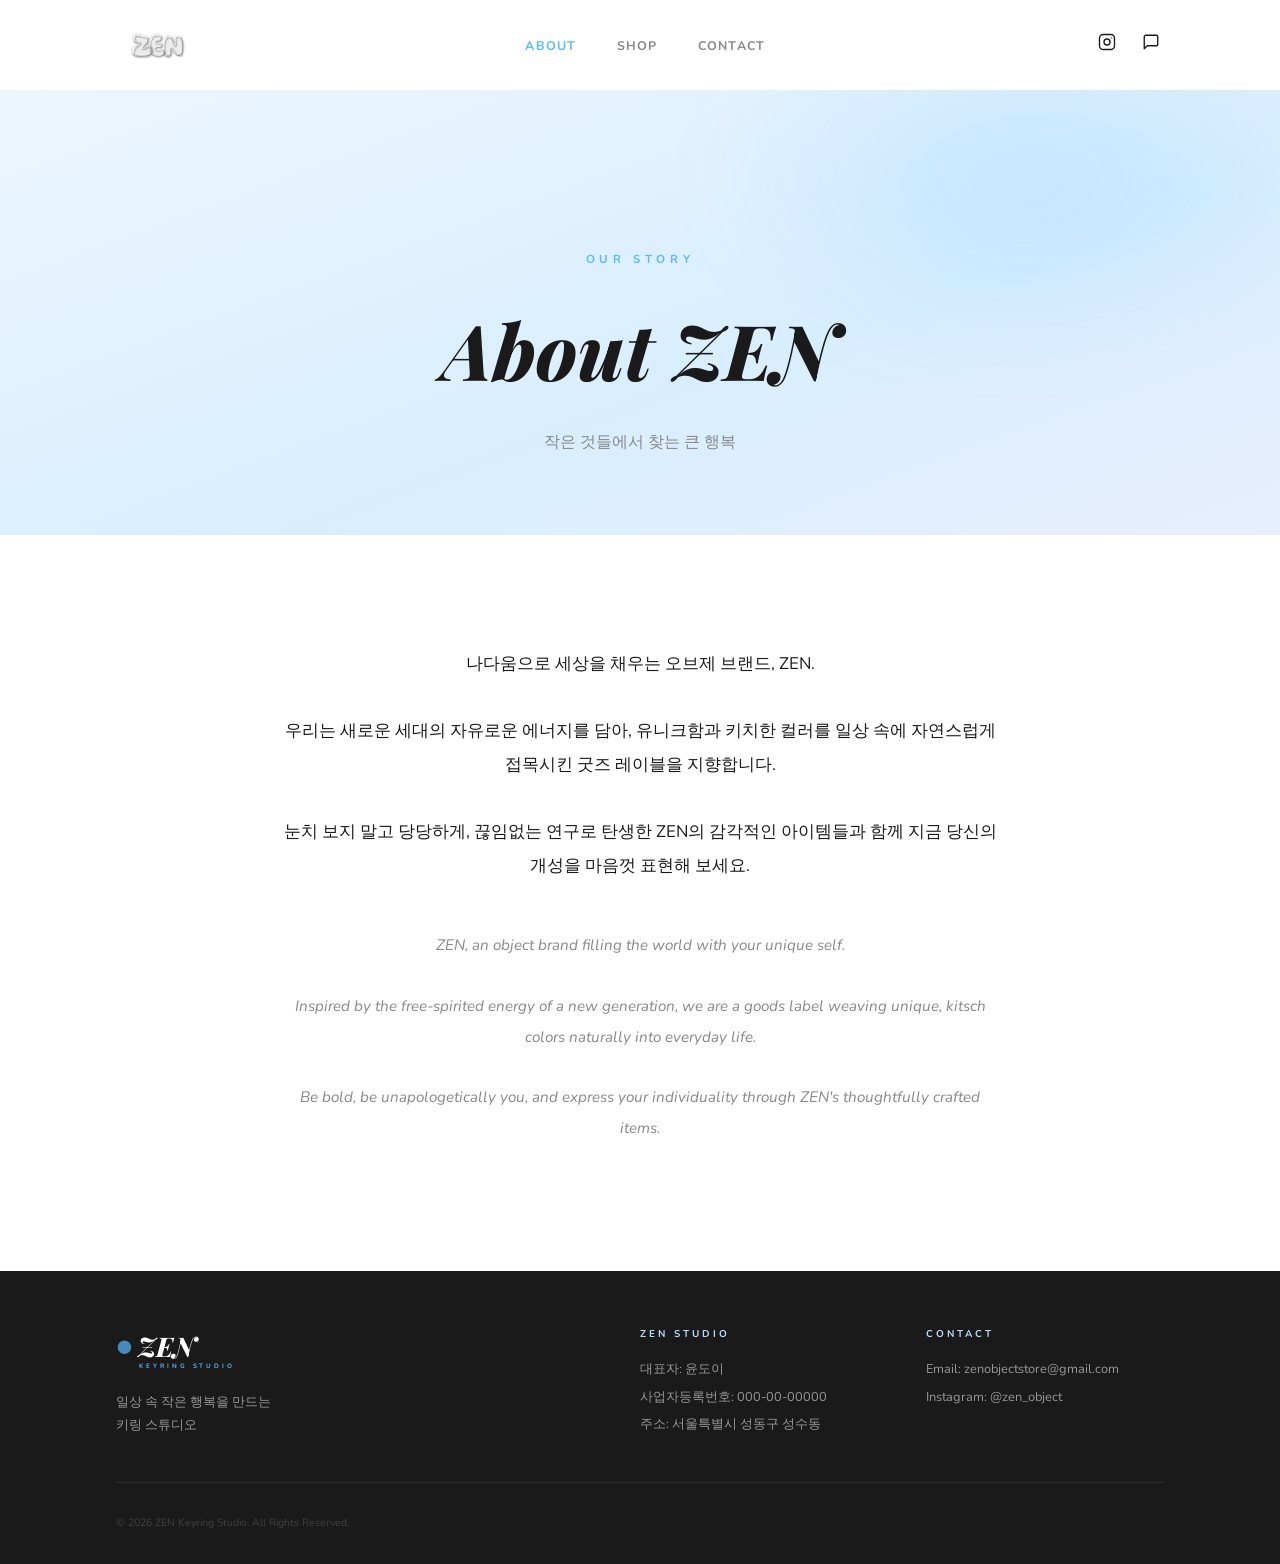
==== commit a4d00ded: "Replace about page content with new brand description Co-Authored-By: Claude Sonnet 4.6 <noreply@ant" ====
--- a/about.html
+++ b/about.html
@@ -72,12 +72,15 @@
 
 
 
-        @media(max-width:900px){ .vision-grid { grid-template-columns: 1fr; gap: 3rem; } }
+        .brand-story { padding: 7rem 0 8rem; }
+        .brand-desc { max-width: 720px; margin: 0 auto; text-align: center; }
+        .brand-desc-ko { font-family: 'Nunito', sans-serif; font-size: 1.05rem; line-height: 2; color: var(--text); margin-bottom: 3rem; }
+        .brand-desc-en { font-family: 'Nunito', sans-serif; font-size: .95rem; line-height: 2; color: var(--muted); font-style: italic; }
         @media(max-width:560px){
             .page-hero { padding: 5rem 0 2.5rem; }
-            .about-section { padding: 3rem 0; }
-            .vision-card { padding: 1.6rem; }
-            .timeline-item { flex-direction: column; gap: .5rem; }
+            .brand-story { padding: 4rem 0 5rem; }
+            .brand-desc-ko { font-size: .95rem; }
+            .brand-desc-en { font-size: .88rem; }
         }
     </style>
 </head>
@@ -114,57 +117,9 @@
 
 <section class="brand-story">
     <div class="container">
-        <div class="story-intro reveal">
-            <span class="section-eyebrow">Brand Story</span>
-            <h2>글자 넘어서 삶을 봅니다</h2>
-            <p>당신이라는 고유한 세계를 채우는 키링의 철학</p>
-        </div>
-        <div class="timeline">
-
-            <div class="tl-item reveal">
-                <div class="tl-dot"></div>
-                <div class="tl-phase">Phase 01</div>
-                <div class="tl-brand">Dreaming</div>
-                <div class="tl-sub">꿈꾸는 것들의 시작</div>
-                <p class="tl-desc">기존의 수많은 굿즈 브랜드들은 먼저 디자인을 세상에 내놓고, 소비자가 그 정해진 패턴에 자신을 끼워 맞추는 공급자 중심의 구조였습니다. 흔하고 규정된 디자인 속에서 나만의 고유한 색깔을 찾기란 불가능에 가까웠습니다.</p>
-                <div class="tl-lesson">"디자인에 사람을 맞추던 시대에서, 사람을 디자인에 담아내는 시대로."</div>
-            </div>
-
-            <div class="tl-item reveal" style="transition-delay:.1s">
-                <div class="tl-dot"></div>
-                <div class="tl-phase">Phase 02</div>
-                <div class="tl-brand">꿈꿀만두</div>
-                <div class="tl-sub">ZEN의 첫 번째 산하 브랜드 — 캐릭터 키링</div>
-                <p class="tl-desc">관성을 깨고 직접 캐릭터를 만들기로 했습니다. 꿈을 꾸는 만두 — 꿈꿀만두. ZEN이 론칭한 첫 번째 서브 브랜드로, 귀엽고 포근한 이 캐릭터에서 ZEN의 철학이 시작됩니다. 각자의 일상 속 작은 기쁨을 먼저 듣고, 그것을 손에 쥘 수 있는 형태로 만드는 과정에서 핵심 인사이트를 발견했습니다.</p>
-                <div class="tl-lesson">"사람의 일상을 먼저 이해해야 한다."</div>
-            </div>
-
-            <div class="tl-item reveal" style="transition-delay:.2s">
-                <div class="tl-dot" style="background:var(--gold-lt); box-shadow:0 0 0 2px var(--gold-lt);"></div>
-                <div class="tl-phase">Phase 03 — Now</div>
-                <div class="tl-brand">ZEN</div>
-                <div class="tl-sub">Keyring Studio — 일상 속 작은 행복을 만드는 공간</div>
-                <p class="tl-desc">한 사람의 일상을 키링에 담아내는 일. 흔하고 정형화된 굿즈들 사이에서 길을 잃은 당신을 위해, 당신의 일상 속으로 깊숙이 들어갑니다. 당신의 취향과 무드, 그날의 분위기까지 모두 디자인의 성분이 됩니다.</p>
-                <div class="tl-lesson">"당신의 일상을 지켜보는 시선, 그것이 우리의 전부입니다."</div>
-            </div>
-
-        </div>
-    </div>
-</section>
-
-<section class="vision">
-    <div class="container">
-        <div class="vision-grid">
-            <div class="vision-text reveal">
-                <span class="section-eyebrow">Vision</span>
-                <h2>Vision</h2>
-                <p style="margin-top:1.2rem">누구나 자신만의 고유한 취향을 가질 수 있도록. 흔하지 않고 나다운 것을 손에 쥘 수 있도록. 그것이 ZEN이 존재하는 이유입니다.</p>
-            </div>
-            <div class="vision-items reveal" style="transition-delay:.12s">
-                <div class="vision-item"><strong>Original Characters</strong><p>모든 캐릭터는 ZEN이 직접 개발합니다. 어디서도 볼 수 없는 ZEN만의 세계관.</p></div>
-                <div class="vision-item"><strong>Small Batch Production</strong><p>대량생산 없이 소량으로만 제작해 소장 가치를 높이고 특별함을 유지합니다.</p></div>
-                <div class="vision-item"><strong>Everyday Joy</strong><p>매일 쓰는 물건에서 찾는 작은 행복. 일상이 특별해지는 순간을 만들어갑니다.</p></div>
-            </div>
+        <div class="brand-desc reveal">
+            <p class="brand-desc-ko">나다움으로 세상을 채우는 오브제 브랜드, ZEN.<br><br>우리는 새로운 세대의 자유로운 에너지를 담아, 유니크함과 키치한 컬러를 일상 속에 자연스럽게 접목시킨 굿즈 레이블을 지향합니다.<br><br>눈치 보지 말고 당당하게, 끊임없는 연구로 탄생한 ZEN의 감각적인 아이템들과 함께 지금 당신의 개성을 마음껏 표현해 보세요.</p>
+            <p class="brand-desc-en">ZEN, an object brand filling the world with your unique self.<br><br>Inspired by the free-spirited energy of a new generation, we are a goods label weaving unique, kitsch colors naturally into everyday life.<br><br>Be bold, be unapologetically you, and express your individuality through ZEN's thoughtfully crafted items.</p>
         </div>
     </div>
 </section>
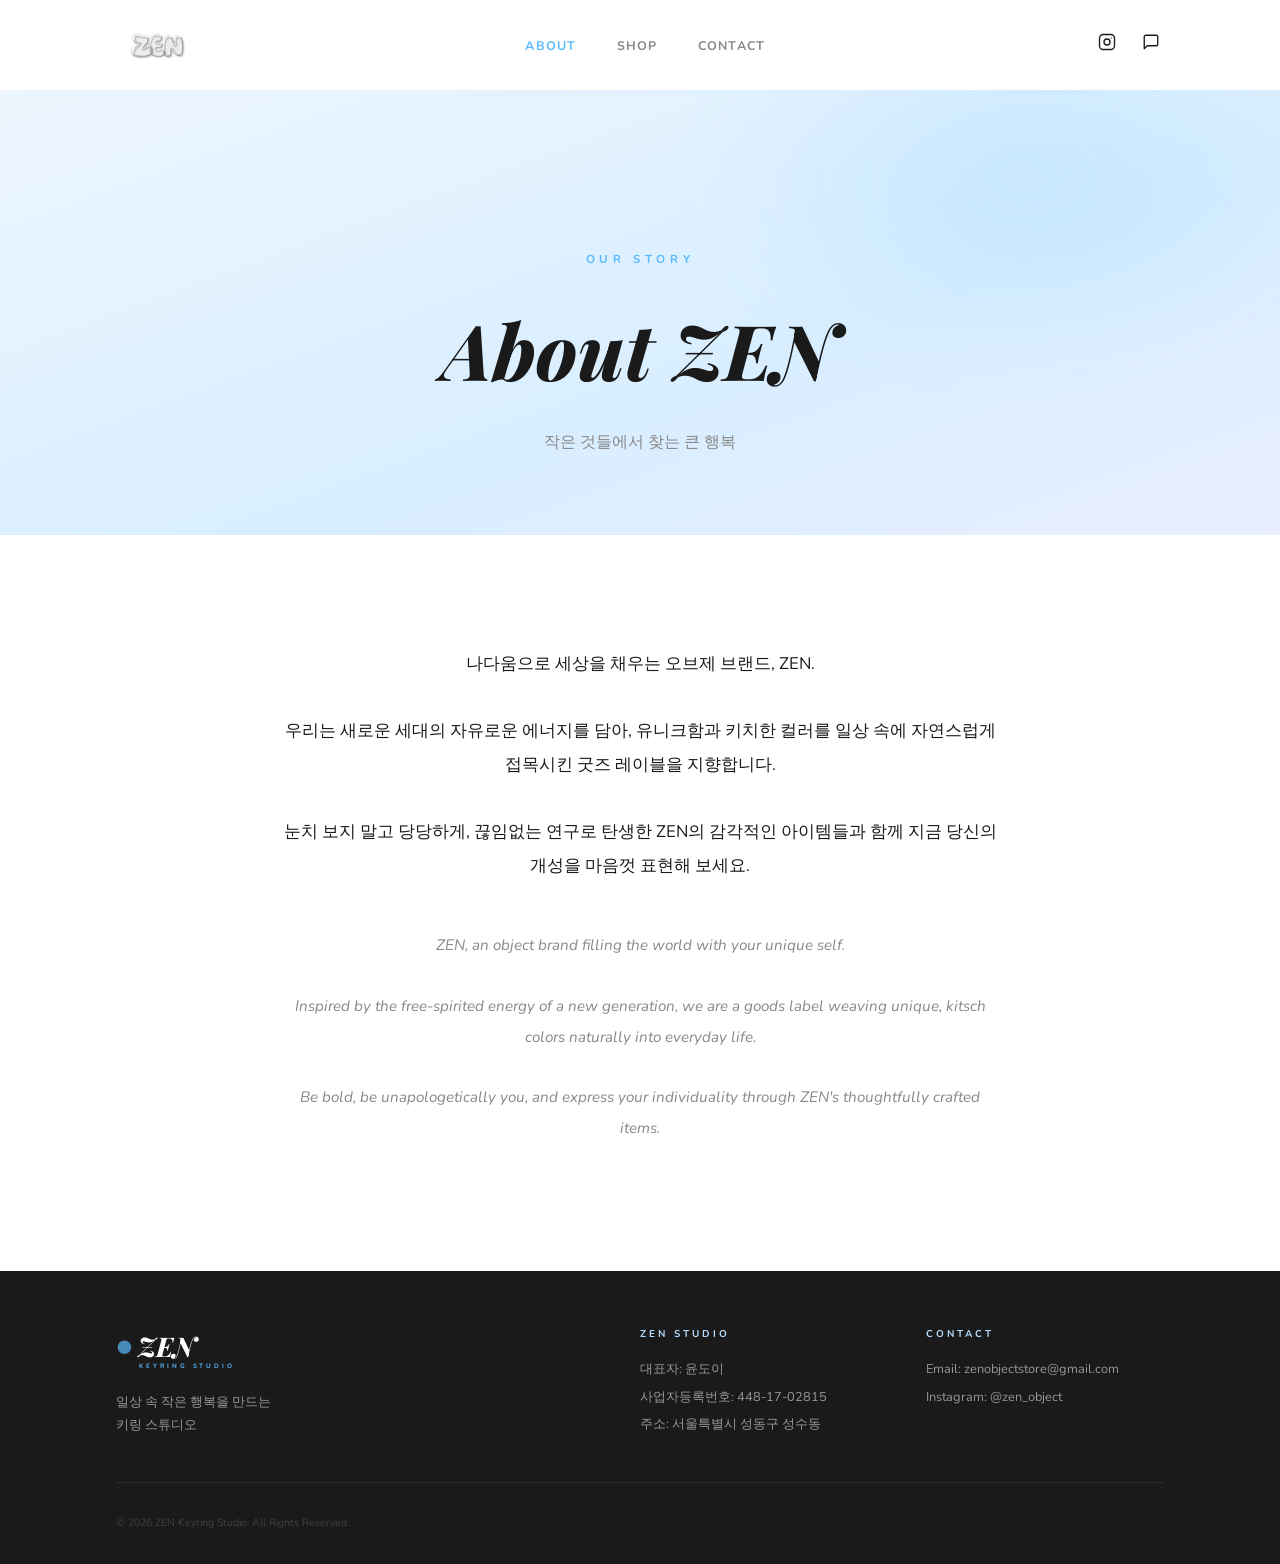
==== commit 2a4842bb: "Update business registration number to 448-17-02815 Co-Authored-By: Claude Sonnet 4.6 <noreply@anthr" ====
--- a/about.html
+++ b/about.html
@@ -141,7 +141,7 @@
             <div class="footer-info">
                 <h4>ZEN Studio</h4>
                 <p>대표자: 윤도이</p>
-                <p>사업자등록번호: 000-00-00000</p>
+                <p>사업자등록번호: 448-17-02815</p>
                 <p>주소: 서울특별시 성동구 성수동</p>
             </div>
             <div class="footer-contact">
--- a/index.css
+++ b/index.css
@@ -150,6 +150,57 @@
 .price-soldout { font-size: .8rem; font-weight: 700; color: var(--dim); letter-spacing: .05em; }
 .product-card.disabled { pointer-events: none; opacity: .7; }
 
+/* ── MARKET LEFTOVERS ── */
+.market-left-section {
+    padding: 5rem 0;
+    background: linear-gradient(135deg, #FFF0F5 0%, #FFF8E1 50%, #F0F9FF 100%);
+    border-top: 1px solid var(--border);
+    border-bottom: 1px solid var(--border);
+    text-align: center;
+}
+.market-left-head { max-width: 600px; margin: 0 auto 3rem; }
+.market-left-tag {
+    display: inline-block; background: #FF6B9D; color: #fff;
+    font-size: .72rem; font-weight: 800; letter-spacing: .15em;
+    padding: .35rem 1rem; border-radius: 100px; margin-bottom: 1.2rem;
+}
+.market-left-title {
+    font-family: 'Nunito', sans-serif; font-size: clamp(2rem, 5vw, 3rem);
+    font-weight: 800; color: var(--text); margin-bottom: 1rem;
+}
+.market-left-sub { font-size: .92rem; color: var(--muted); line-height: 1.9; }
+
+/* 상품 그리드 */
+.market-left-grid { display: grid; grid-template-columns: repeat(auto-fill, minmax(200px, 1fr)); gap: 1.5rem; margin-top: 2rem; }
+.ml-card { background: #fff; border-radius: 16px; overflow: hidden; cursor: pointer; box-shadow: 0 2px 12px rgba(0,0,0,.06); transition: transform .2s, box-shadow .2s; }
+.ml-card:hover { transform: translateY(-4px); box-shadow: 0 8px 24px rgba(0,0,0,.1); }
+.ml-card-img { aspect-ratio: 1; overflow: hidden; background: #F5F5F5; }
+.ml-card-img img { width: 100%; height: 100%; object-fit: cover; }
+.ml-card-info { padding: .9rem 1rem; text-align: left; }
+.ml-card-name { font-size: .88rem; font-weight: 700; color: var(--text); margin-bottom: .3rem; }
+.ml-card-price { font-size: .85rem; font-weight: 800; color: #FF6B9D; }
+.ml-coming { grid-column: 1/-1; padding: 4rem 0; color: var(--muted); font-size: .95rem; line-height: 2; }
+.ml-coming span { font-size: 2.5rem; display: block; margin-bottom: .8rem; }
+
+/* 마켓 모달 */
+.ml-modal-overlay { position: fixed; inset: 0; background: rgba(0,0,0,.5); z-index: 1300; display: none; align-items: center; justify-content: center; padding: 1rem; }
+.ml-modal-overlay.open { display: flex; }
+.ml-modal-box { position: relative; background: #fff; border-radius: 20px; width: min(460px, 100%); max-height: 90vh; overflow-y: auto; }
+.ml-modal-close { position: absolute; top: 1rem; right: 1rem; width: 34px; height: 34px; border-radius: 50%; border: none; background: #eee; cursor: pointer; font-size: 1rem; z-index: 1; }
+.ml-modal-banner { background: linear-gradient(90deg, #FF6B9D, #FFB347); color: #fff; padding: .8rem 1.5rem; font-size: .85rem; font-weight: 800; display: flex; align-items: center; gap: .6rem; border-radius: 20px 20px 0 0; }
+.ml-banner-badge { background: rgba(255,255,255,.3); padding: .2rem .7rem; border-radius: 100px; font-size: .72rem; }
+.ml-modal-img-wrap { aspect-ratio: 1; overflow: hidden; background: #F5F5F5; }
+.ml-modal-img-wrap img { width: 100%; height: 100%; object-fit: cover; }
+.ml-modal-body { padding: 1.4rem 1.6rem 2rem; }
+.ml-modal-name { font-size: 1.1rem; font-weight: 800; color: var(--text); margin-bottom: .4rem; }
+.ml-modal-price { font-size: 1.3rem; font-weight: 800; color: #FF6B9D; margin-bottom: .8rem; }
+.ml-modal-desc { font-size: .88rem; color: var(--muted); line-height: 1.8; margin-bottom: 1.4rem; }
+.ml-modal-actions { display: flex; gap: .8rem; margin-top: 1rem; }
+.ml-wish-btn { flex: 0 0 auto; border: 1.5px solid #FF6B9D; background: none; color: #FF6B9D; border-radius: 100px; padding: .8rem 1.2rem; font-weight: 800; font-size: .85rem; cursor: pointer; transition: background .2s, color .2s; white-space: nowrap; }
+.ml-wish-btn:hover, .ml-wish-btn.active { background: #FF6B9D; color: #fff; }
+.ml-cart-btn { flex: 1; border: none; background: #000; color: #fff; border-radius: 100px; padding: .8rem; font-weight: 800; font-size: .85rem; cursor: pointer; transition: background .2s; }
+.ml-cart-btn:hover { background: #FF6B9D; }
+
 /* ── SCOOP MARKET ── */
 .scoop-section {
     position: relative; overflow: hidden;
